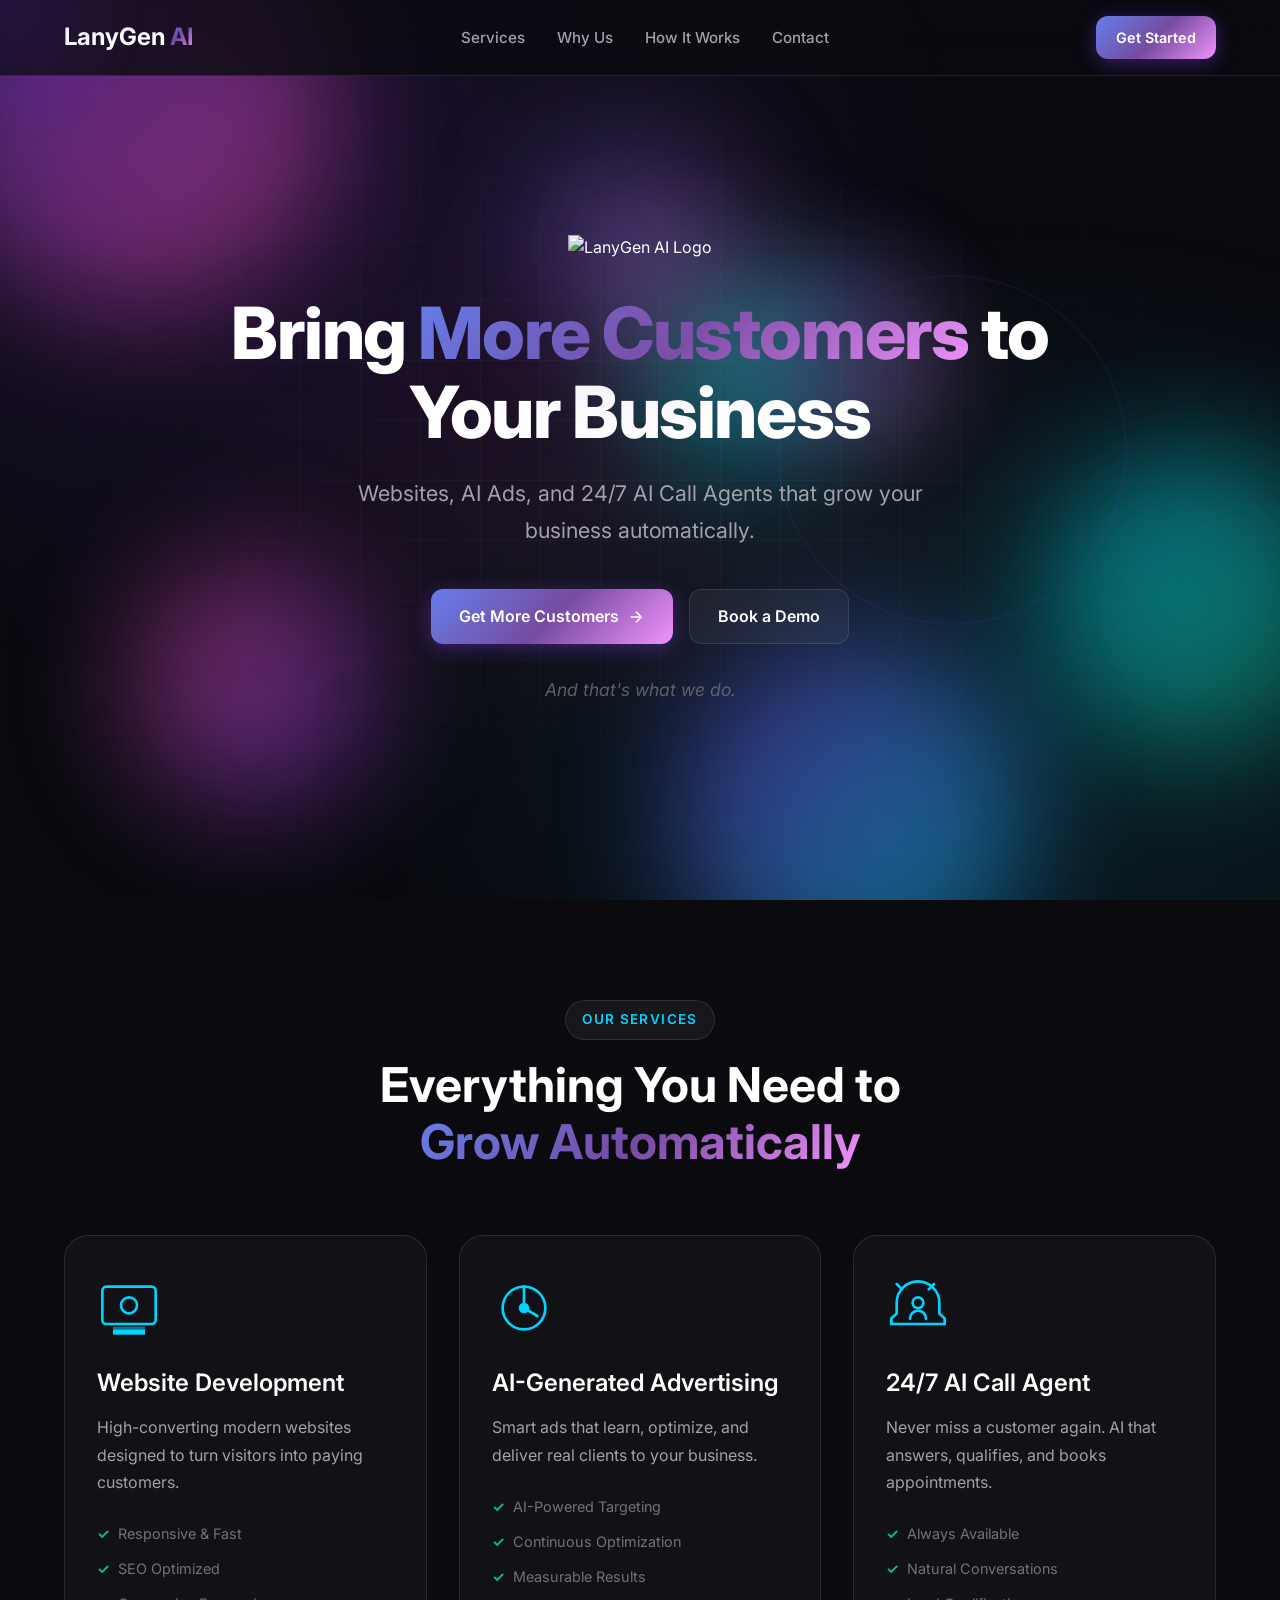
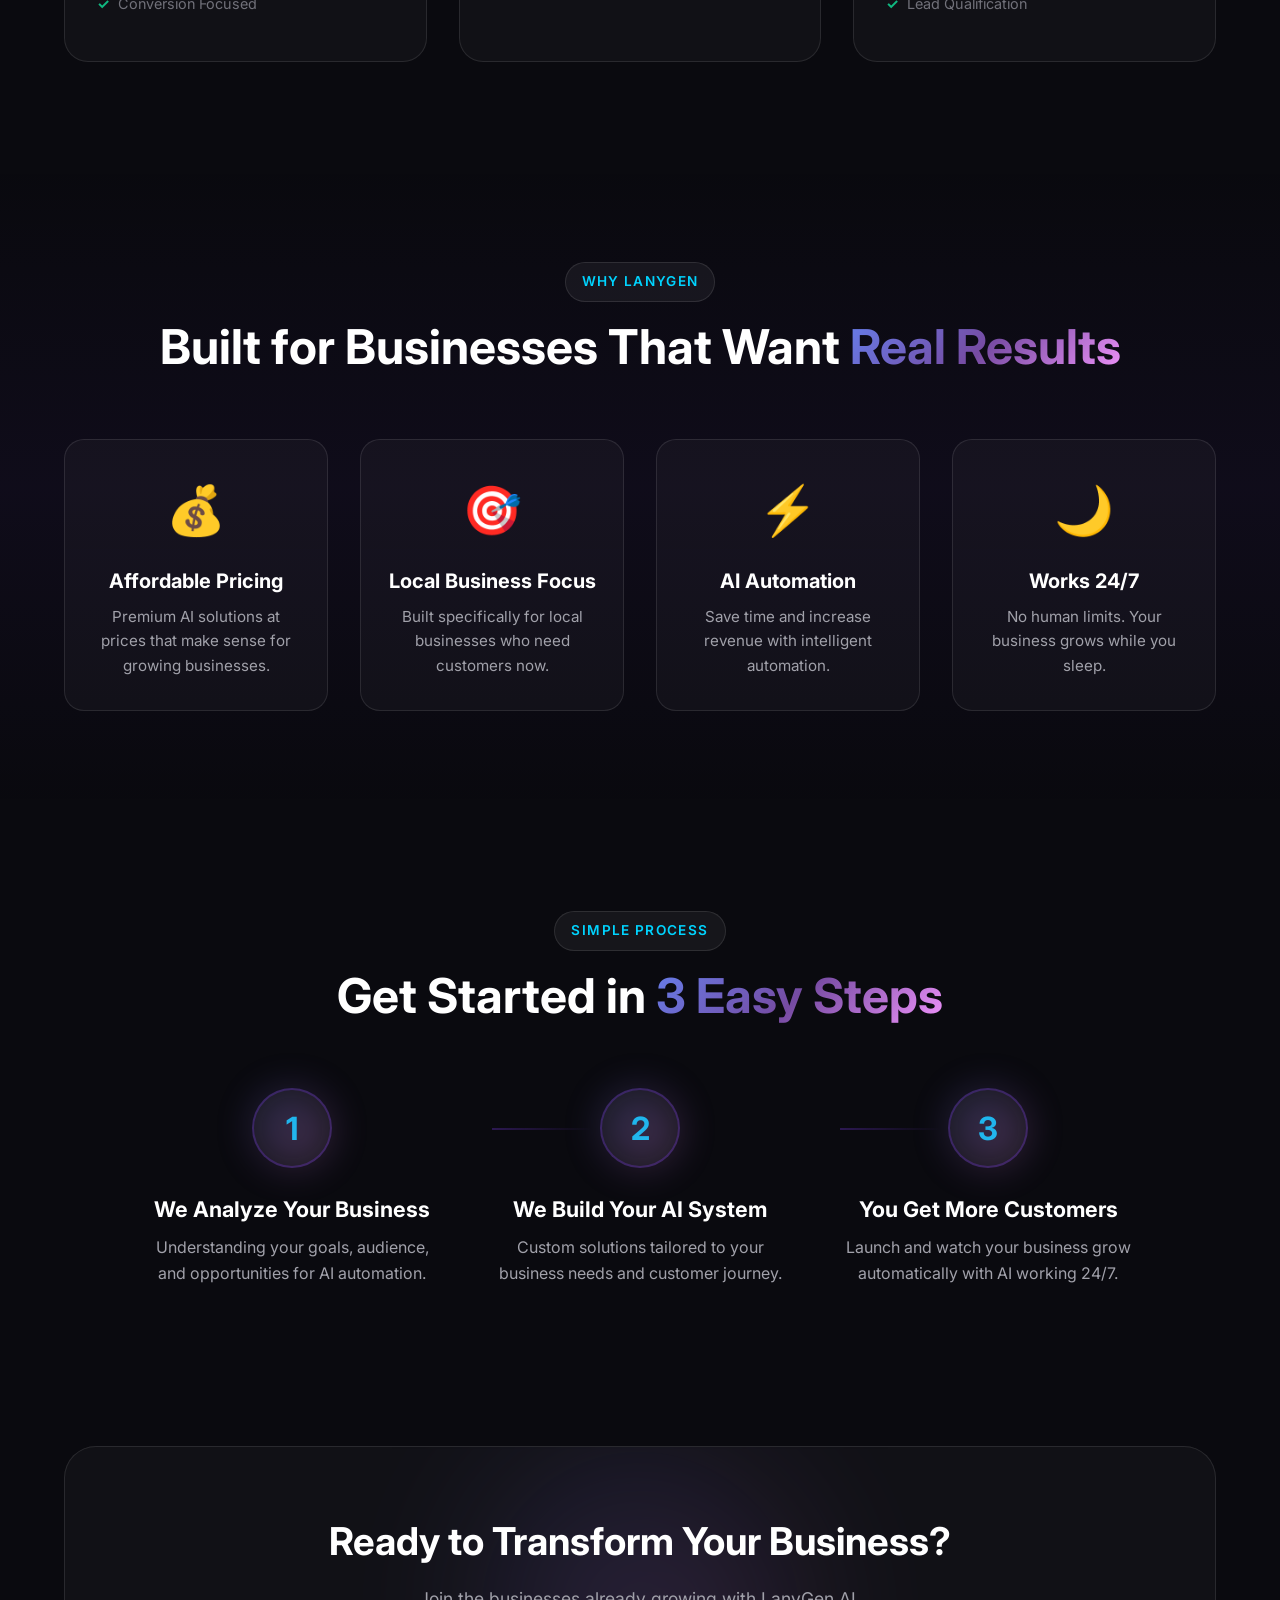
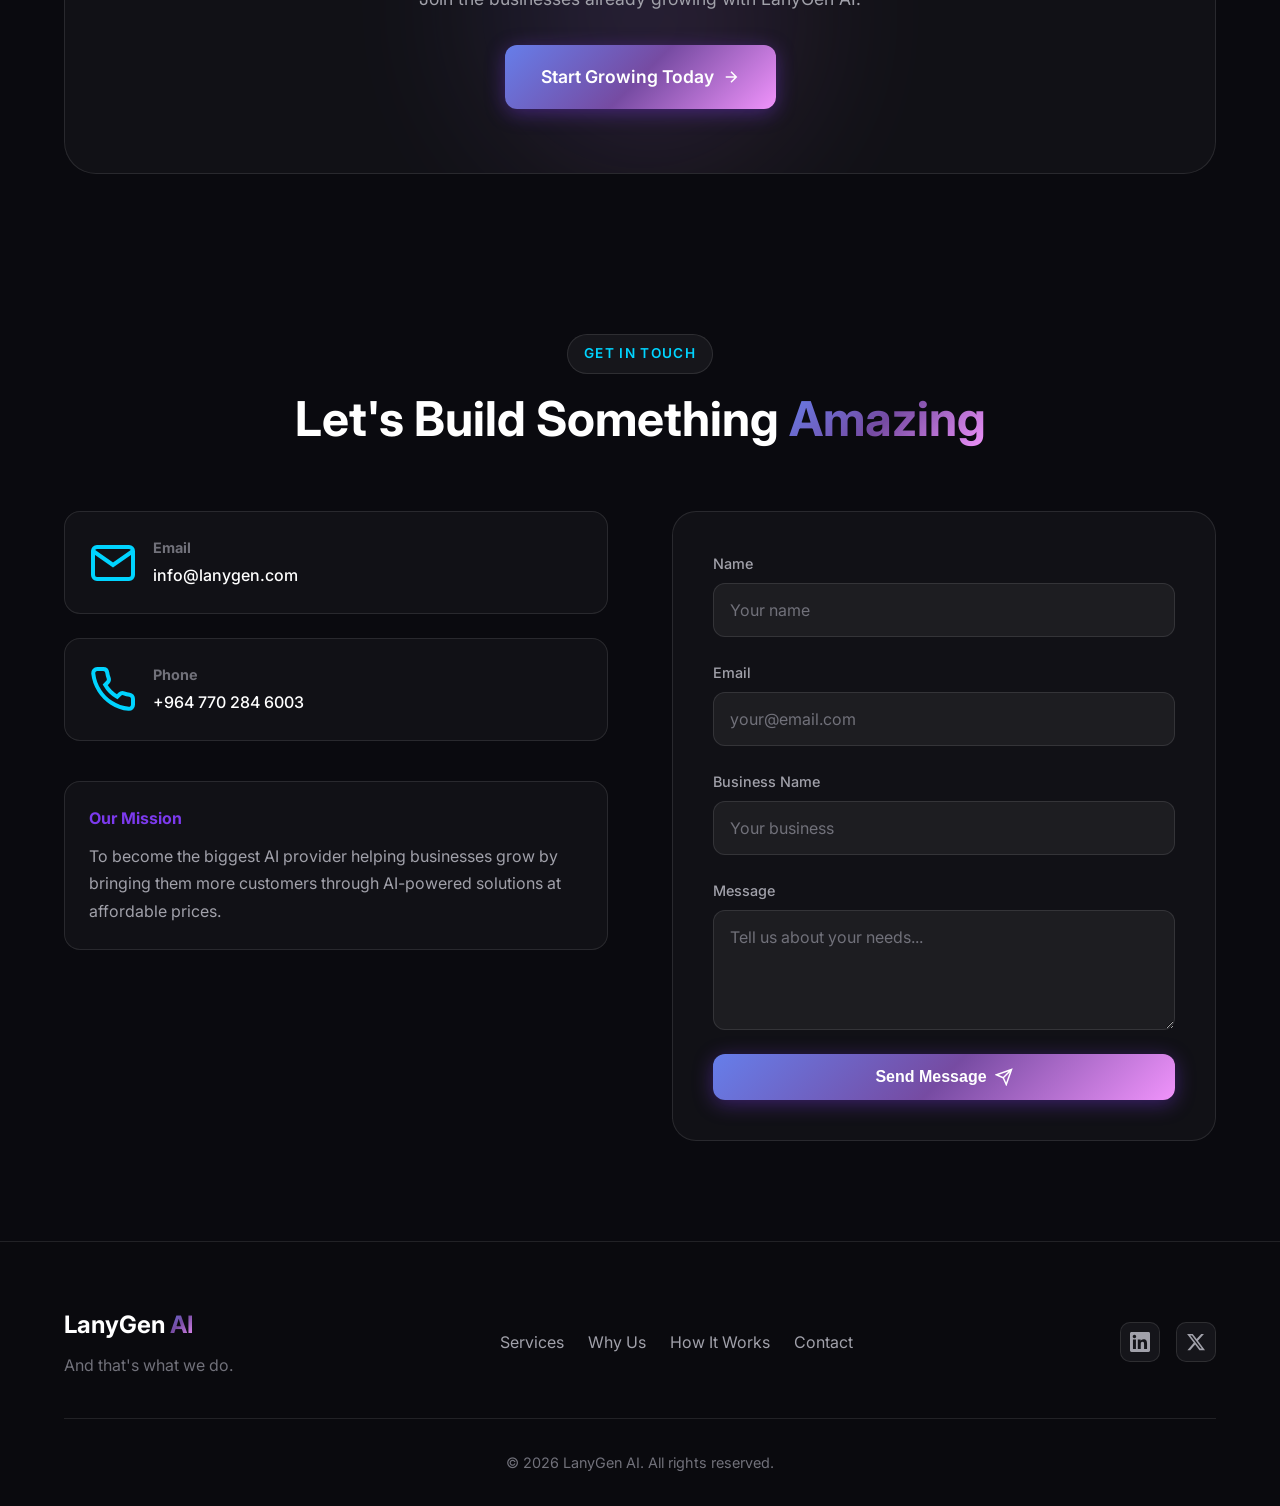
==== index.html @ 4bb8a9e5 "Initial commit" ====
<!DOCTYPE html>
<html lang="en">
<head>
    <meta charset="UTF-8">
    <meta name="viewport" content="width=device-width, initial-scale=1.0">
    <title>LanyGen AI - And that's what we do.</title>
    <link rel="preconnect" href="https://fonts.googleapis.com">
    <link rel="preconnect" href="https://fonts.gstatic.com" crossorigin>
    <link href="https://fonts.googleapis.com/css2?family=Inter:wght@300;400;500;600;700;800&display=swap" rel="stylesheet">
    <link rel="stylesheet" href="styles.css">
</head>
<body>
    <!-- Animated Background -->
    <div class="bg-gradient"></div>
    <div class="bg-grid"></div>

    <!-- Floating 3D Shapes -->
    <div class="shapes-container">
        <div class="shape shape-1"></div>
        <div class="shape shape-2"></div>
        <div class="shape shape-3"></div>
        <div class="shape shape-4"></div>
        <div class="shape shape-5"></div>
    </div>

    <!-- Navigation -->
    <nav class="navbar">
        <div class="nav-container">
            <div class="logo">
                <span class="logo-text">LanyGen<span class="gradient-text"> AI</span></span>
            </div>
            <ul class="nav-links">
                <li><a href="#services">Services</a></li>
                <li><a href="#why-us">Why Us</a></li>
                <li><a href="#how-it-works">How It Works</a></li>
                <li><a href="#contact">Contact</a></li>
            </ul>
            <a href="#contact" class="btn btn-nav">Get Started</a>
            <button class="mobile-menu-btn" aria-label="Menu">
                <span></span>
                <span></span>
                <span></span>
            </button>
        </div>
    </nav>

    <!-- Hero Section -->
    <section class="hero" id="home">
        <div class="hero-content">
            <div class="hero-logo-container">
                <div class="hero-logo-glow"></div>
                <img src="logo-trans.png" alt="LanyGen AI Logo" class="hero-logo">
            </div>
            <h1 class="hero-title">
                Bring <span class="gradient-text">More Customers</span> to Your Business
            </h1>
            <p class="hero-subtitle">
                Websites, AI Ads, and 24/7 AI Call Agents that grow your business automatically.
            </p>
            <div class="hero-buttons">
                <a href="#contact" class="btn btn-primary">
                    <span>Get More Customers</span>
                    <svg class="btn-icon" viewBox="0 0 24 24" fill="none" stroke="currentColor" stroke-width="2">
                        <path d="M5 12h14M12 5l7 7-7 7"/>
                    </svg>
                </a>
                <a href="#contact" class="btn btn-secondary">Book a Demo</a>
            </div>
            <p class="tagline">And that's what we do.</p>
        </div>
        <div class="hero-visual">
            <div class="hero-sphere"></div>
            <div class="hero-ring"></div>
        </div>
    </section>

    <!-- Services Section -->
    <section class="services" id="services">
        <div class="container">
            <div class="section-header">
                <span class="section-tag">Our Services</span>
                <h2 class="section-title">Everything You Need to<br><span class="gradient-text">Grow Automatically</span></h2>
            </div>
            <div class="services-grid">
                <div class="service-card" data-tilt>
                    <div class="card-glow"></div>
                    <div class="card-icon">
                        <svg viewBox="0 0 48 48" fill="none" xmlns="http://www.w3.org/2000/svg">
                            <rect x="4" y="8" width="40" height="28" rx="3" stroke="currentColor" stroke-width="2"/>
                            <path d="M12 44h24v-4H12v4z" fill="currentColor"/>
                            <path d="M12 40h24v-2H12v2z" fill="currentColor" opacity="0.5"/>
                            <circle cx="24" cy="22" r="6" stroke="currentColor" stroke-width="2"/>
                        </svg>
                    </div>
                    <h3>Website Development</h3>
                    <p>High-converting modern websites designed to turn visitors into paying customers.</p>
                    <ul class="service-features">
                        <li>Responsive & Fast</li>
                        <li>SEO Optimized</li>
                        <li>Conversion Focused</li>
                    </ul>
                </div>
                <div class="service-card" data-tilt>
                    <div class="card-glow"></div>
                    <div class="card-icon">
                        <svg viewBox="0 0 48 48" fill="none" xmlns="http://www.w3.org/2000/svg">
                            <circle cx="24" cy="24" r="16" stroke="currentColor" stroke-width="2"/>
                            <path d="M24 8v16l10 6" stroke="currentColor" stroke-width="2" stroke-linecap="round"/>
                            <circle cx="24" cy="24" r="4" fill="currentColor"/>
                        </svg>
                    </div>
                    <h3>AI-Generated Advertising</h3>
                    <p>Smart ads that learn, optimize, and deliver real clients to your business.</p>
                    <ul class="service-features">
                        <li>AI-Powered Targeting</li>
                        <li>Continuous Optimization</li>
                        <li>Measurable Results</li>
                    </ul>
                </div>
                <div class="service-card" data-tilt>
                    <div class="card-glow"></div>
                    <div class="card-icon">
                        <svg viewBox="0 0 48 48" fill="none" xmlns="http://www.w3.org/2000/svg">
                            <path d="M24 4c-8.8 0-16 7.2-16 16v8l-4 4v4h40v-4l-4-4v-8c0-8.8-7.2-16-16-16z" stroke="currentColor" stroke-width="2"/>
                            <circle cx="24" cy="20" r="4" stroke="currentColor" stroke-width="2"/>
                            <path d="M18 32c0-3.3 2.7-6 6-6s6 2.7 6 6" stroke="currentColor" stroke-width="2" stroke-linecap="round"/>
                            <path d="M32 10l4-4M12 10l-4-4" stroke="currentColor" stroke-width="2" stroke-linecap="round"/>
                        </svg>
                    </div>
                    <h3>24/7 AI Call Agent</h3>
                    <p>Never miss a customer again. AI that answers, qualifies, and books appointments.</p>
                    <ul class="service-features">
                        <li>Always Available</li>
                        <li>Natural Conversations</li>
                        <li>Lead Qualification</li>
                    </ul>
                </div>
            </div>
        </div>
    </section>

    <!-- Why Choose Us Section -->
    <section class="why-us" id="why-us">
        <div class="container">
            <div class="section-header">
                <span class="section-tag">Why LanyGen</span>
                <h2 class="section-title">Built for Businesses That Want <span class="gradient-text">Real Results</span></h2>
            </div>
            <div class="why-grid">
                <div class="why-card">
                    <div class="why-icon">💰</div>
                    <h3>Affordable Pricing</h3>
                    <p>Premium AI solutions at prices that make sense for growing businesses.</p>
                </div>
                <div class="why-card">
                    <div class="why-icon">🎯</div>
                    <h3>Local Business Focus</h3>
                    <p>Built specifically for local businesses who need customers now.</p>
                </div>
                <div class="why-card">
                    <div class="why-icon">⚡</div>
                    <h3>AI Automation</h3>
                    <p>Save time and increase revenue with intelligent automation.</p>
                </div>
                <div class="why-card">
                    <div class="why-icon">🌙</div>
                    <h3>Works 24/7</h3>
                    <p>No human limits. Your business grows while you sleep.</p>
                </div>
            </div>
        </div>
    </section>

    <!-- How It Works Section -->
    <section class="how-it-works" id="how-it-works">
        <div class="container">
            <div class="section-header">
                <span class="section-tag">Simple Process</span>
                <h2 class="section-title">Get Started in <span class="gradient-text">3 Easy Steps</span></h2>
            </div>
            <div class="steps-container">
                <div class="step">
                    <div class="step-number">
                        <span>1</span>
                        <div class="step-glow"></div>
                    </div>
                    <div class="step-content">
                        <h3>We Analyze Your Business</h3>
                        <p>Understanding your goals, audience, and opportunities for AI automation.</p>
                    </div>
                    <div class="step-connector"></div>
                </div>
                <div class="step">
                    <div class="step-number">
                        <span>2</span>
                        <div class="step-glow"></div>
                    </div>
                    <div class="step-content">
                        <h3>We Build Your AI System</h3>
                        <p>Custom solutions tailored to your business needs and customer journey.</p>
                    </div>
                    <div class="step-connector"></div>
                </div>
                <div class="step">
                    <div class="step-number">
                        <span>3</span>
                        <div class="step-glow"></div>
                    </div>
                    <div class="step-content">
                        <h3>You Get More Customers</h3>
                        <p>Launch and watch your business grow automatically with AI working 24/7.</p>
                    </div>
                </div>
            </div>
        </div>
    </section>

    <!-- CTA Section -->
    <section class="cta-section">
        <div class="container">
            <div class="cta-card">
                <div class="cta-glow"></div>
                <h2>Ready to Transform Your Business?</h2>
                <p>Join the businesses already growing with LanyGen AI.</p>
                <a href="#contact" class="btn btn-primary btn-large">
                    <span>Start Growing Today</span>
                    <svg class="btn-icon" viewBox="0 0 24 24" fill="none" stroke="currentColor" stroke-width="2">
                        <path d="M5 12h14M12 5l7 7-7 7"/>
                    </svg>
                </a>
            </div>
        </div>
    </section>

    <!-- Contact Section -->
    <section class="contact" id="contact">
        <div class="container">
            <div class="section-header">
                <span class="section-tag">Get In Touch</span>
                <h2 class="section-title">Let's Build Something <span class="gradient-text">Amazing</span></h2>
            </div>
            <div class="contact-grid">
                <div class="contact-info">
                    <div class="contact-card">
                        <div class="contact-icon">
                            <svg viewBox="0 0 24 24" fill="none" stroke="currentColor" stroke-width="2">
                                <path d="M4 4h16c1.1 0 2 .9 2 2v12c0 1.1-.9 2-2 2H4c-1.1 0-2-.9-2-2V6c0-1.1.9-2 2-2z"/>
                                <polyline points="22,6 12,13 2,6"/>
                            </svg>
                        </div>
                        <div>
                            <h4>Email</h4>
                            <a href="mailto:info@lanygen.com">info@lanygen.com</a>
                        </div>
                    </div>
                    <div class="contact-card">
                        <div class="contact-icon">
                            <svg viewBox="0 0 24 24" fill="none" stroke="currentColor" stroke-width="2">
                                <path d="M22 16.92v3a2 2 0 0 1-2.18 2 19.79 19.79 0 0 1-8.63-3.07 19.5 19.5 0 0 1-6-6 19.79 19.79 0 0 1-3.07-8.67A2 2 0 0 1 4.11 2h3a2 2 0 0 1 2 1.72 12.84 12.84 0 0 0 .7 2.81 2 2 0 0 1-.45 2.11L8.09 9.91a16 16 0 0 0 6 6l1.27-1.27a2 2 0 0 1 2.11-.45 12.84 12.84 0 0 0 2.81.7A2 2 0 0 1 22 16.92z"/>
                            </svg>
                        </div>
                        <div>
                            <h4>Phone</h4>
                            <a href="tel:+9647702846003">+964 770 284 6003</a>
                        </div>
                    </div>
                    <div class="contact-mission">
                        <h4>Our Mission</h4>
                        <p>To become the biggest AI provider helping businesses grow by bringing them more customers through AI-powered solutions at affordable prices.</p>
                    </div>
                </div>
                <div class="contact-form-container">
                    <form class="contact-form" id="contactForm">
                        <div class="form-group">
                            <label for="name">Name</label>
                            <input type="text" id="name" name="name" placeholder="Your name" required>
                        </div>
                        <div class="form-group">
                            <label for="email">Email</label>
                            <input type="email" id="email" name="email" placeholder="your@email.com" required>
                        </div>
                        <div class="form-group">
                            <label for="business">Business Name</label>
                            <input type="text" id="business" name="business" placeholder="Your business">
                        </div>
                        <div class="form-group">
                            <label for="message">Message</label>
                            <textarea id="message" name="message" rows="4" placeholder="Tell us about your needs..." required></textarea>
                        </div>
                        <button type="submit" class="btn btn-primary btn-full">
                            <span>Send Message</span>
                            <svg class="btn-icon" viewBox="0 0 24 24" fill="none" stroke="currentColor" stroke-width="2">
                                <path d="M22 2L11 13M22 2l-7 20-4-9-9-4 20-7z"/>
                            </svg>
                        </button>
                    </form>
                </div>
            </div>
        </div>
    </section>

    <!-- Footer -->
    <footer class="footer">
        <div class="container">
            <div class="footer-content">
                <div class="footer-brand">
                    <span class="footer-logo">LanyGen<span class="gradient-text"> AI</span></span>
                    <p>And that's what we do.</p>
                </div>
                <div class="footer-links">
                    <a href="#services">Services</a>
                    <a href="#why-us">Why Us</a>
                    <a href="#how-it-works">How It Works</a>
                    <a href="#contact">Contact</a>
                </div>
                <div class="footer-social">
                    <a href="#" aria-label="LinkedIn">
                        <svg viewBox="0 0 24 24" fill="currentColor">
                            <path d="M20.447 20.452h-3.554v-5.569c0-1.328-.027-3.037-1.852-3.037-1.853 0-2.136 1.445-2.136 2.939v5.667H9.351V9h3.414v1.561h.046c.477-.9 1.637-1.85 3.37-1.85 3.601 0 4.267 2.37 4.267 5.455v6.286zM5.337 7.433c-1.144 0-2.063-.926-2.063-2.065 0-1.138.92-2.063 2.063-2.063 1.14 0 2.064.925 2.064 2.063 0 1.139-.925 2.065-2.064 2.065zm1.782 13.019H3.555V9h3.564v11.452zM22.225 0H1.771C.792 0 0 .774 0 1.729v20.542C0 23.227.792 24 1.771 24h20.451C23.2 24 24 23.227 24 22.271V1.729C24 .774 23.2 0 22.222 0h.003z"/>
                        </svg>
                    </a>
                    <a href="#" aria-label="Twitter">
                        <svg viewBox="0 0 24 24" fill="currentColor">
                            <path d="M18.244 2.25h3.308l-7.227 8.26 8.502 11.24H16.17l-5.214-6.817L4.99 21.75H1.68l7.73-8.835L1.254 2.25H8.08l4.713 6.231zm-1.161 17.52h1.833L7.084 4.126H5.117z"/>
                        </svg>
                    </a>
                </div>
            </div>
            <div class="footer-bottom">
                <p>&copy; 2026 LanyGen AI. All rights reserved.</p>
            </div>
        </div>
    </footer>

    <script src="script.js"></script>
</body>
</html>
---- styles.css ----
/* ========================================
   LanyGen AI - Futuristic Styles
   ======================================== */

/* CSS Variables */
:root {
    --primary-gradient: linear-gradient(135deg, #667eea 0%, #764ba2 50%, #f093fb 100%);
    --neon-blue: #00d4ff;
    --neon-purple: #7c3aed;
    --neon-pink: #ec4899;
    --neon-green: #10b981;
    --bg-dark: #0a0a0f;
    --bg-card: rgba(255, 255, 255, 0.03);
    --bg-card-hover: rgba(255, 255, 255, 0.06);
    --text-primary: #ffffff;
    --text-secondary: #a1a1aa;
    --text-muted: #71717a;
    --border-color: rgba(255, 255, 255, 0.1);
    --glass-bg: rgba(255, 255, 255, 0.05);
    --glass-border: rgba(255, 255, 255, 0.1);
    --shadow-glow: 0 0 40px rgba(124, 58, 237, 0.3);
    --transition-smooth: cubic-bezier(0.4, 0, 0.2, 1);
}

/* Reset & Base */
*, *::before, *::after {
    margin: 0;
    padding: 0;
    box-sizing: border-box;
}

html {
    scroll-behavior: smooth;
    scroll-padding-top: 80px;
}

body {
    font-family: 'Inter', -apple-system, BlinkMacSystemFont, sans-serif;
    background: var(--bg-dark);
    color: var(--text-primary);
    line-height: 1.6;
    overflow-x: hidden;
    min-height: 100vh;
}

/* Animated Background */
.bg-gradient {
    position: fixed;
    top: 0;
    left: 0;
    width: 100%;
    height: 100%;
    background:
        radial-gradient(ellipse at 20% 20%, rgba(124, 58, 237, 0.15) 0%, transparent 50%),
        radial-gradient(ellipse at 80% 80%, rgba(0, 212, 255, 0.1) 0%, transparent 50%),
        radial-gradient(ellipse at 50% 50%, rgba(236, 72, 153, 0.08) 0%, transparent 50%);
    z-index: -2;
    animation: gradientShift 20s ease infinite;
}

@keyframes gradientShift {
    0%, 100% { opacity: 1; transform: scale(1); }
    50% { opacity: 0.8; transform: scale(1.1); }
}

.bg-grid {
    position: fixed;
    top: 0;
    left: 0;
    width: 100%;
    height: 100%;
    background-image:
        linear-gradient(rgba(255, 255, 255, 0.03) 1px, transparent 1px),
        linear-gradient(90deg, rgba(255, 255, 255, 0.03) 1px, transparent 1px);
    background-size: 60px 60px;
    z-index: -1;
    mask-image: radial-gradient(ellipse at center, black 20%, transparent 70%);
}

/* Floating 3D Shapes */
.shapes-container {
    position: fixed;
    top: 0;
    left: 0;
    width: 100%;
    height: 100%;
    pointer-events: none;
    z-index: -1;
    overflow: hidden;
}

.shape {
    position: absolute;
    border-radius: 50%;
    filter: blur(60px);
    opacity: 0.5;
    animation: float 20s ease-in-out infinite;
}

.shape-1 {
    width: 400px;
    height: 400px;
    background: linear-gradient(135deg, var(--neon-purple), var(--neon-pink));
    top: -10%;
    left: -5%;
    animation-delay: 0s;
}

.shape-2 {
    width: 300px;
    height: 300px;
    background: linear-gradient(135deg, var(--neon-blue), var(--neon-green));
    top: 50%;
    right: -5%;
    animation-delay: -5s;
}

.shape-3 {
    width: 250px;
    height: 250px;
    background: linear-gradient(135deg, var(--neon-pink), var(--neon-purple));
    bottom: 10%;
    left: 10%;
    animation-delay: -10s;
}

.shape-4 {
    width: 200px;
    height: 200px;
    background: linear-gradient(135deg, var(--neon-green), var(--neon-blue));
    top: 30%;
    left: 50%;
    animation-delay: -15s;
}

.shape-5 {
    width: 350px;
    height: 350px;
    background: linear-gradient(135deg, var(--neon-purple), var(--neon-blue));
    bottom: -10%;
    right: 20%;
    animation-delay: -7s;
}

@keyframes float {
    0%, 100% {
        transform: translate(0, 0) rotate(0deg) scale(1);
    }
    25% {
        transform: translate(30px, -30px) rotate(90deg) scale(1.1);
    }
    50% {
        transform: translate(-20px, 20px) rotate(180deg) scale(0.9);
    }
    75% {
        transform: translate(20px, 30px) rotate(270deg) scale(1.05);
    }
}

/* Container */
.container {
    max-width: 1200px;
    margin: 0 auto;
    padding: 0 24px;
}

/* Navigation */
.navbar {
    position: fixed;
    top: 0;
    left: 0;
    right: 0;
    z-index: 1000;
    padding: 16px 0;
    background: rgba(10, 10, 15, 0.8);
    backdrop-filter: blur(20px);
    border-bottom: 1px solid var(--border-color);
    transition: all 0.3s var(--transition-smooth);
}

.navbar.scrolled {
    padding: 12px 0;
    background: rgba(10, 10, 15, 0.95);
}

.nav-container {
    max-width: 1200px;
    margin: 0 auto;
    padding: 0 24px;
    display: flex;
    align-items: center;
    justify-content: space-between;
}

.logo-text {
    font-size: 1.5rem;
    font-weight: 700;
    color: var(--text-primary);
}

.gradient-text {
    background: var(--primary-gradient);
    -webkit-background-clip: text;
    -webkit-text-fill-color: transparent;
    background-clip: text;
}

.nav-links {
    display: flex;
    list-style: none;
    gap: 32px;
}

.nav-links a {
    color: var(--text-secondary);
    text-decoration: none;
    font-weight: 500;
    font-size: 0.95rem;
    transition: color 0.3s ease;
    position: relative;
}

.nav-links a::after {
    content: '';
    position: absolute;
    bottom: -4px;
    left: 0;
    width: 0;
    height: 2px;
    background: var(--primary-gradient);
    transition: width 0.3s ease;
}

.nav-links a:hover {
    color: var(--text-primary);
}

.nav-links a:hover::after {
    width: 100%;
}

.mobile-menu-btn {
    display: none;
    flex-direction: column;
    gap: 5px;
    background: none;
    border: none;
    cursor: pointer;
    padding: 8px;
}

.mobile-menu-btn span {
    width: 24px;
    height: 2px;
    background: var(--text-primary);
    transition: all 0.3s ease;
}

/* Buttons */
.btn {
    display: inline-flex;
    align-items: center;
    gap: 8px;
    padding: 14px 28px;
    border-radius: 12px;
    font-weight: 600;
    font-size: 1rem;
    text-decoration: none;
    cursor: pointer;
    border: none;
    transition: all 0.3s var(--transition-smooth);
    position: relative;
    overflow: hidden;
}

.btn-icon {
    width: 18px;
    height: 18px;
    transition: transform 0.3s ease;
}

.btn:hover .btn-icon {
    transform: translateX(4px);
}

.btn-primary {
    background: var(--primary-gradient);
    color: var(--text-primary);
    box-shadow: 0 4px 20px rgba(124, 58, 237, 0.4);
}

.btn-primary::before {
    content: '';
    position: absolute;
    top: 0;
    left: -100%;
    width: 100%;
    height: 100%;
    background: linear-gradient(90deg, transparent, rgba(255,255,255,0.2), transparent);
    transition: left 0.5s ease;
}

.btn-primary:hover::before {
    left: 100%;
}

.btn-primary:hover {
    transform: translateY(-2px);
    box-shadow: 0 8px 30px rgba(124, 58, 237, 0.5);
}

.btn-secondary {
    background: var(--glass-bg);
    color: var(--text-primary);
    border: 1px solid var(--glass-border);
    backdrop-filter: blur(10px);
}

.btn-secondary:hover {
    background: var(--bg-card-hover);
    border-color: rgba(255, 255, 255, 0.2);
}

.btn-nav {
    padding: 10px 20px;
    font-size: 0.9rem;
    background: var(--primary-gradient);
    color: var(--text-primary);
    box-shadow: 0 4px 20px rgba(124, 58, 237, 0.4);
}

.btn-nav:hover {
    transform: translateY(-2px);
    box-shadow: 0 8px 30px rgba(124, 58, 237, 0.5);
}

.btn-large {
    padding: 18px 36px;
    font-size: 1.1rem;
}

.btn-full {
    width: 100%;
    justify-content: center;
}

/* Hero Section */
.hero {
    min-height: 100vh;
    display: flex;
    align-items: center;
    justify-content: center;
    padding: 120px 24px 80px;
    position: relative;
    overflow: hidden;
}

.hero-content {
    text-align: center;
    max-width: 900px;
    z-index: 1;
}

.hero-logo-container {
    position: relative;
    display: inline-block;
    margin-bottom: 32px;
}

.hero-logo-glow {
    position: absolute;
    top: 50%;
    left: 50%;
    transform: translate(-50%, -50%);
    width: 200px;
    height: 200px;
    background: var(--primary-gradient);
    border-radius: 50%;
    filter: blur(60px);
    opacity: 0.5;
    animation: pulse 3s ease-in-out infinite;
}

@keyframes pulse {
    0%, 100% { transform: translate(-50%, -50%) scale(1); opacity: 0.5; }
    50% { transform: translate(-50%, -50%) scale(1.2); opacity: 0.7; }
}

.hero-logo {
    position: relative;
    width: 800px;
    height: 800px;
    object-fit: contain;
    animation: logoFloat 6s ease-in-out infinite;
    filter: drop-shadow(0 0 50px rgba(124, 58, 237, 0.7));
}

@keyframes logoFloat {
    0%, 100% { transform: translateY(0); }
    50% { transform: translateY(-20px); }
}

.hero-title {
    font-size: clamp(2.5rem, 6vw, 4.5rem);
    font-weight: 800;
    line-height: 1.1;
    margin-bottom: 24px;
    letter-spacing: -0.02em;
}

.hero-subtitle {
    font-size: clamp(1.1rem, 2vw, 1.35rem);
    color: var(--text-secondary);
    max-width: 600px;
    margin: 0 auto 40px;
    line-height: 1.7;
}

.hero-buttons {
    display: flex;
    gap: 16px;
    justify-content: center;
    flex-wrap: wrap;
    margin-bottom: 32px;
}

.tagline {
    font-size: 1.1rem;
    color: var(--text-muted);
    font-style: italic;
    opacity: 0.8;
}

.hero-visual {
    position: absolute;
    top: 50%;
    right: 10%;
    transform: translateY(-50%);
    width: 400px;
    height: 400px;
    pointer-events: none;
    opacity: 0.3;
}

.hero-sphere {
    position: absolute;
    width: 200px;
    height: 200px;
    border-radius: 50%;
    background: var(--primary-gradient);
    filter: blur(40px);
    animation: sphereFloat 8s ease-in-out infinite;
}

.hero-ring {
    position: absolute;
    top: 50%;
    left: 50%;
    transform: translate(-50%, -50%);
    width: 350px;
    height: 350px;
    border: 2px solid rgba(124, 58, 237, 0.3);
    border-radius: 50%;
    animation: ringRotate 20s linear infinite;
}

@keyframes sphereFloat {
    0%, 100% { transform: translateY(0) scale(1); }
    50% { transform: translateY(-30px) scale(1.1); }
}

@keyframes ringRotate {
    from { transform: translate(-50%, -50%) rotate(0deg); }
    to { transform: translate(-50%, -50%) rotate(360deg); }
}

/* Section Styles */
section {
    padding: 100px 0;
}

.section-header {
    text-align: center;
    margin-bottom: 64px;
}

.section-tag {
    display: inline-block;
    padding: 8px 16px;
    background: var(--glass-bg);
    border: 1px solid var(--glass-border);
    border-radius: 20px;
    font-size: 0.85rem;
    font-weight: 600;
    color: var(--neon-blue);
    text-transform: uppercase;
    letter-spacing: 0.1em;
    margin-bottom: 16px;
}

.section-title {
    font-size: clamp(2rem, 4vw, 3rem);
    font-weight: 700;
    line-height: 1.2;
}

/* Services Section */
.services {
    position: relative;
}

.services-grid {
    display: grid;
    grid-template-columns: repeat(auto-fit, minmax(320px, 1fr));
    gap: 32px;
}

.service-card {
    position: relative;
    background: var(--bg-card);
    border: 1px solid var(--border-color);
    border-radius: 24px;
    padding: 40px 32px;
    transition: all 0.4s var(--transition-smooth);
    overflow: hidden;
}

.card-glow {
    position: absolute;
    top: 0;
    left: 0;
    right: 0;
    height: 2px;
    background: var(--primary-gradient);
    opacity: 0;
    transition: opacity 0.4s ease;
}

.service-card:hover {
    background: var(--bg-card-hover);
    border-color: rgba(124, 58, 237, 0.3);
    transform: translateY(-8px);
    box-shadow: var(--shadow-glow);
}

.service-card:hover .card-glow {
    opacity: 1;
}

.card-icon {
    width: 64px;
    height: 64px;
    margin-bottom: 24px;
    color: var(--neon-blue);
}

.card-icon svg {
    width: 100%;
    height: 100%;
}

.service-card h3 {
    font-size: 1.5rem;
    font-weight: 600;
    margin-bottom: 12px;
}

.service-card p {
    color: var(--text-secondary);
    margin-bottom: 20px;
    line-height: 1.7;
}

.service-features {
    list-style: none;
}

.service-features li {
    display: flex;
    align-items: center;
    gap: 8px;
    color: var(--text-muted);
    font-size: 0.9rem;
    padding: 6px 0;
}

.service-features li::before {
    content: '✓';
    color: var(--neon-green);
    font-weight: bold;
}

/* Why Us Section */
.why-us {
    background: linear-gradient(180deg, transparent, rgba(124, 58, 237, 0.05), transparent);
}

.why-grid {
    display: grid;
    grid-template-columns: repeat(auto-fit, minmax(250px, 1fr));
    gap: 32px;
}

.why-card {
    text-align: center;
    padding: 32px 24px;
    background: var(--bg-card);
    border: 1px solid var(--border-color);
    border-radius: 20px;
    transition: all 0.3s var(--transition-smooth);
}

.why-card:hover {
    background: var(--bg-card-hover);
    border-color: rgba(124, 58, 237, 0.3);
    transform: translateY(-4px);
}

.why-icon {
    font-size: 3rem;
    margin-bottom: 16px;
}

.why-card h3 {
    font-size: 1.25rem;
    margin-bottom: 8px;
}

.why-card p {
    color: var(--text-secondary);
    font-size: 0.95rem;
    line-height: 1.6;
}

/* How It Works Section */
.how-it-works {
    position: relative;
}

.steps-container {
    display: flex;
    justify-content: center;
    gap: 48px;
    flex-wrap: wrap;
}

.step {
    display: flex;
    flex-direction: column;
    align-items: center;
    text-align: center;
    max-width: 300px;
    position: relative;
}

.step-number {
    position: relative;
    width: 80px;
    height: 80px;
    display: flex;
    align-items: center;
    justify-content: center;
    background: var(--glass-bg);
    border: 2px solid rgba(124, 58, 237, 0.3);
    border-radius: 50%;
    margin-bottom: 24px;
    font-size: 2rem;
    font-weight: 700;
    color: var(--neon-blue);
}

.step-glow {
    position: absolute;
    width: 100%;
    height: 100%;
    border-radius: 50%;
    background: var(--primary-gradient);
    filter: blur(20px);
    opacity: 0.3;
    animation: stepPulse 2s ease-in-out infinite;
}

@keyframes stepPulse {
    0%, 100% { opacity: 0.3; transform: scale(1); }
    50% { opacity: 0.5; transform: scale(1.1); }
}

.step-content h3 {
    font-size: 1.35rem;
    margin-bottom: 8px;
}

.step-content p {
    color: var(--text-secondary);
    line-height: 1.6;
}

.step-connector {
    position: absolute;
    top: 40px;
    right: -50%;
    width: 100px;
    height: 2px;
    background: linear-gradient(90deg, rgba(124, 58, 237, 0.3), transparent);
}

.step:last-child .step-connector {
    display: none;
}

/* CTA Section */
.cta-section {
    padding: 60px 0;
}

.cta-card {
    position: relative;
    background: var(--bg-card);
    border: 1px solid var(--border-color);
    border-radius: 32px;
    padding: 64px 32px;
    text-align: center;
    overflow: hidden;
}

.cta-glow {
    position: absolute;
    top: 50%;
    left: 50%;
    transform: translate(-50%, -50%);
    width: 300px;
    height: 300px;
    background: var(--primary-gradient);
    border-radius: 50%;
    filter: blur(80px);
    opacity: 0.2;
    animation: ctaPulse 4s ease-in-out infinite;
}

@keyframes ctaPulse {
    0%, 100% { opacity: 0.2; transform: translate(-50%, -50%) scale(1); }
    50% { opacity: 0.3; transform: translate(-50%, -50%) scale(1.2); }
}

.cta-card h2 {
    font-size: clamp(1.75rem, 3vw, 2.5rem);
    margin-bottom: 12px;
    position: relative;
}

.cta-card p {
    color: var(--text-secondary);
    font-size: 1.1rem;
    margin-bottom: 32px;
    position: relative;
}

.cta-card .btn {
    position: relative;
}

/* Contact Section */
.contact {
    position: relative;
}

.contact-grid {
    display: grid;
    grid-template-columns: 1fr 1fr;
    gap: 64px;
    align-items: start;
}

.contact-info {
    display: flex;
    flex-direction: column;
    gap: 24px;
}

.contact-card {
    display: flex;
    align-items: center;
    gap: 16px;
    padding: 24px;
    background: var(--bg-card);
    border: 1px solid var(--border-color);
    border-radius: 16px;
    transition: all 0.3s ease;
}

.contact-card:hover {
    background: var(--bg-card-hover);
    border-color: rgba(124, 58, 237, 0.3);
}

.contact-icon {
    width: 48px;
    height: 48px;
    color: var(--neon-blue);
    flex-shrink: 0;
}

.contact-icon svg {
    width: 100%;
    height: 100%;
}

.contact-card h4 {
    font-size: 0.9rem;
    color: var(--text-muted);
    margin-bottom: 4px;
}

.contact-card a {
    color: var(--text-primary);
    text-decoration: none;
    font-weight: 500;
    transition: color 0.3s ease;
}

.contact-card a:hover {
    color: var(--neon-blue);
}

.contact-mission {
    padding: 24px;
    background: var(--bg-card);
    border: 1px solid var(--border-color);
    border-radius: 16px;
    margin-top: 16px;
}

.contact-mission h4 {
    font-size: 1rem;
    color: var(--neon-purple);
    margin-bottom: 12px;
}

.contact-mission p {
    color: var(--text-secondary);
    line-height: 1.7;
}

/* Contact Form */
.contact-form-container {
    background: var(--bg-card);
    border: 1px solid var(--border-color);
    border-radius: 24px;
    padding: 40px;
}

.contact-form {
    display: flex;
    flex-direction: column;
    gap: 24px;
}

.form-group {
    display: flex;
    flex-direction: column;
    gap: 8px;
}

.form-group label {
    font-size: 0.9rem;
    font-weight: 500;
    color: var(--text-secondary);
}

.form-group input,
.form-group textarea {
    padding: 16px;
    background: var(--glass-bg);
    border: 1px solid var(--border-color);
    border-radius: 12px;
    color: var(--text-primary);
    font-family: inherit;
    font-size: 1rem;
    transition: all 0.3s ease;
}

.form-group input::placeholder,
.form-group textarea::placeholder {
    color: var(--text-muted);
}

.form-group input:focus,
.form-group textarea:focus {
    outline: none;
    border-color: rgba(124, 58, 237, 0.5);
    background: var(--bg-card-hover);
}

.form-group textarea {
    resize: vertical;
    min-height: 120px;
}

/* Footer */
.footer {
    border-top: 1px solid var(--border-color);
    padding: 64px 0 32px;
    background: rgba(10, 10, 15, 0.5);
}

.footer-content {
    display: flex;
    justify-content: space-between;
    align-items: center;
    flex-wrap: wrap;
    gap: 32px;
    margin-bottom: 40px;
}

.footer-logo {
    font-size: 1.5rem;
    font-weight: 700;
}

.footer-brand p {
    color: var(--text-muted);
    margin-top: 8px;
}

.footer-links {
    display: flex;
    gap: 24px;
}

.footer-links a {
    color: var(--text-secondary);
    text-decoration: none;
    transition: color 0.3s ease;
}

.footer-links a:hover {
    color: var(--text-primary);
}

.footer-social {
    display: flex;
    gap: 16px;
}

.footer-social a {
    width: 40px;
    height: 40px;
    display: flex;
    align-items: center;
    justify-content: center;
    background: var(--glass-bg);
    border: 1px solid var(--border-color);
    border-radius: 10px;
    color: var(--text-secondary);
    transition: all 0.3s ease;
}

.footer-social a:hover {
    background: var(--bg-card-hover);
    border-color: rgba(124, 58, 237, 0.3);
    color: var(--text-primary);
    transform: translateY(-2px);
}

.footer-social svg {
    width: 20px;
    height: 20px;
}

.footer-bottom {
    text-align: center;
    padding-top: 32px;
    border-top: 1px solid var(--border-color);
}

.footer-bottom p {
    color: var(--text-muted);
    font-size: 0.9rem;
}

/* Responsive Design */
@media (max-width: 968px) {
    .contact-grid {
        grid-template-columns: 1fr;
        gap: 40px;
    }

    .step-connector {
        display: none;
    }

    .hero-visual {
        display: none;
    }
}

@media (max-width: 768px) {
    .nav-links {
        display: none;
        position: absolute;
        top: 100%;
        left: 0;
        right: 0;
        background: rgba(10, 10, 15, 0.98);
        flex-direction: column;
        padding: 24px;
        gap: 16px;
        border-bottom: 1px solid var(--border-color);
    }

    .nav-links.active {
        display: flex;
    }

    .mobile-menu-btn {
        display: flex;
    }

    .mobile-menu-btn.active span:nth-child(1) {
        transform: rotate(45deg) translate(5px, 5px);
    }

    .mobile-menu-btn.active span:nth-child(2) {
        opacity: 0;
    }

    .mobile-menu-btn.active span:nth-child(3) {
        transform: rotate(-45deg) translate(7px, -6px);
    }

    .btn-nav {
        display: none;
    }

    .hero-buttons {
        flex-direction: column;
        align-items: center;
    }

    .hero-buttons .btn {
        width: 100%;
        max-width: 280px;
        justify-content: center;
    }

    .services-grid {
        grid-template-columns: 1fr;
    }

    .why-grid {
        grid-template-columns: 1fr;
    }

    .steps-container {
        flex-direction: column;
        align-items: center;
        gap: 32px;
    }

    .step {
        max-width: 100%;
    }

    .footer-content {
        flex-direction: column;
        text-align: center;
    }

    .footer-links {
        flex-wrap: wrap;
        justify-content: center;
    }
}

/* Animations on Scroll */
.fade-in {
    opacity: 0;
    transform: translateY(30px);
    transition: all 0.6s var(--transition-smooth);
}

.fade-in.visible {
    opacity: 1;
    transform: translateY(0);
}

/* Tilt Effect for Cards */
.tilt-effect {
    transform-style: preserve-3d;
    transform: perspective(1000px);
}

.tilt-effect .card-content {
    transform: translateZ(20px);
}
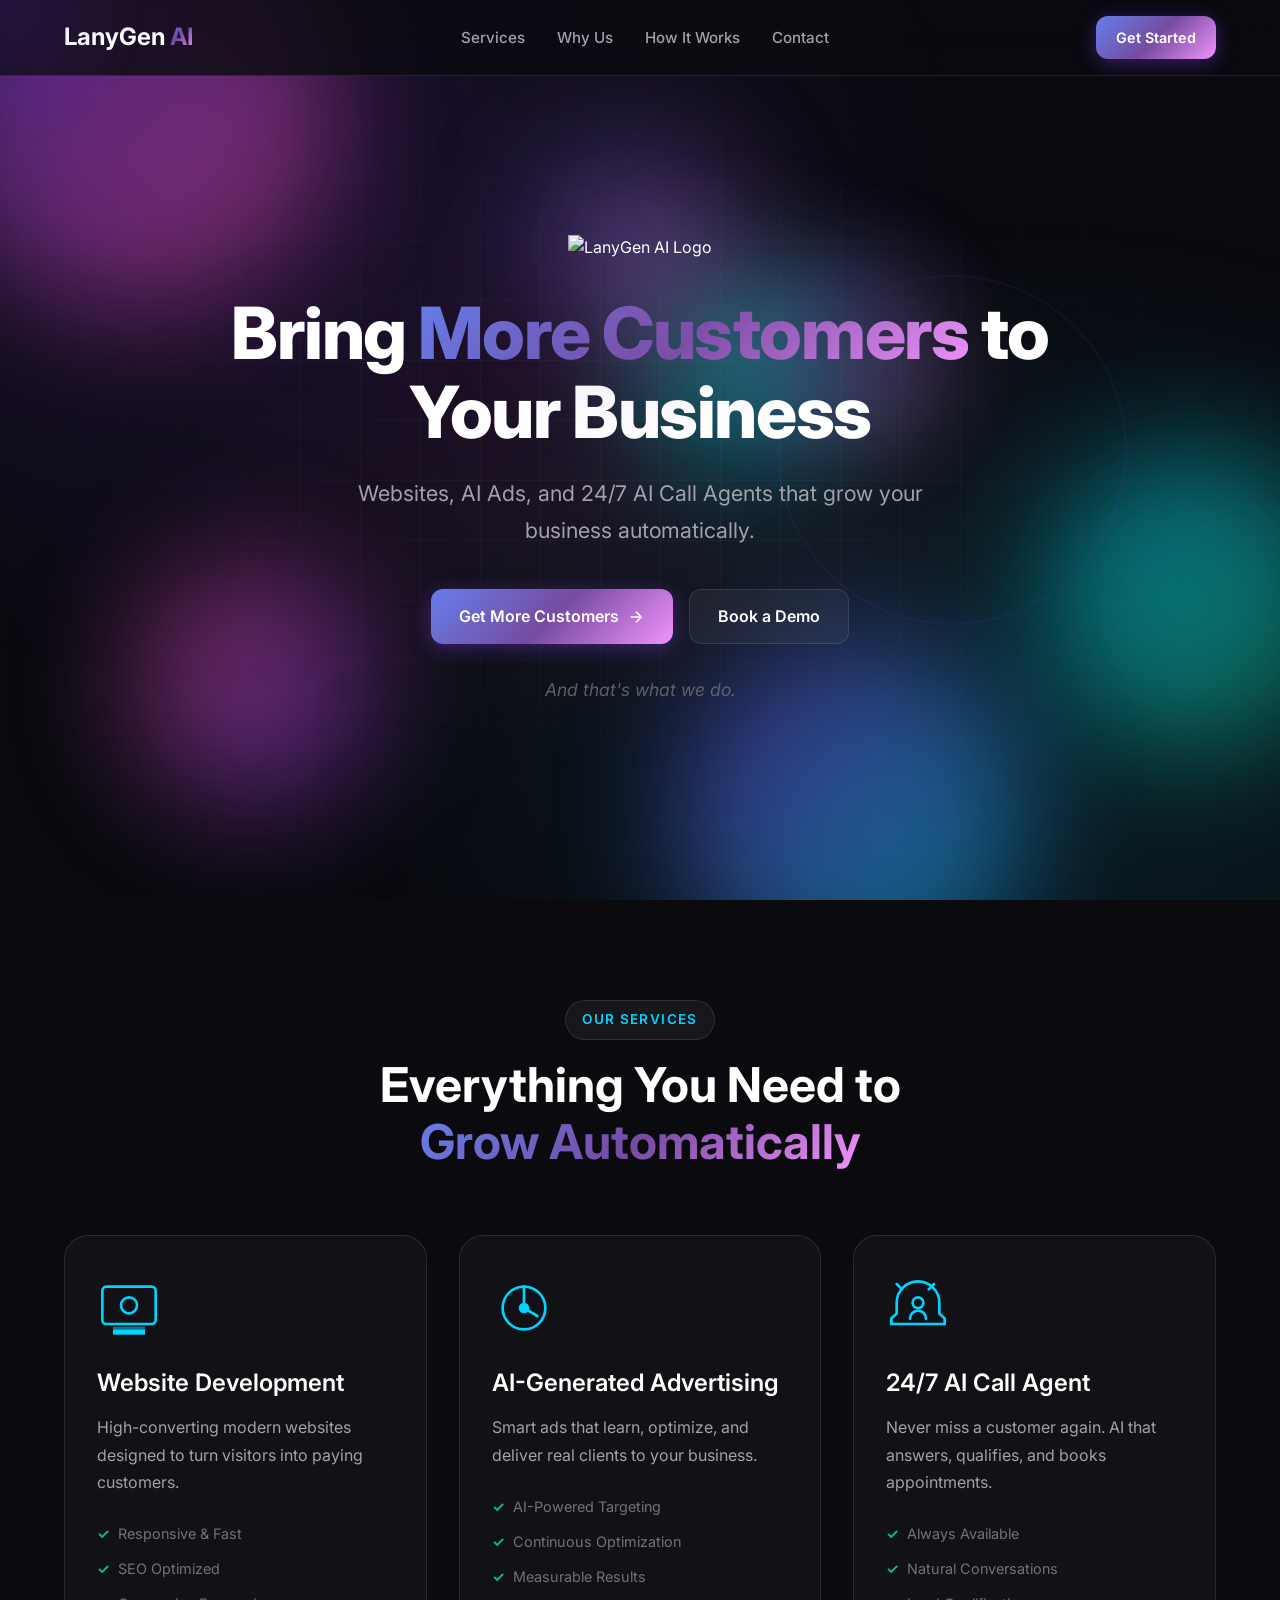
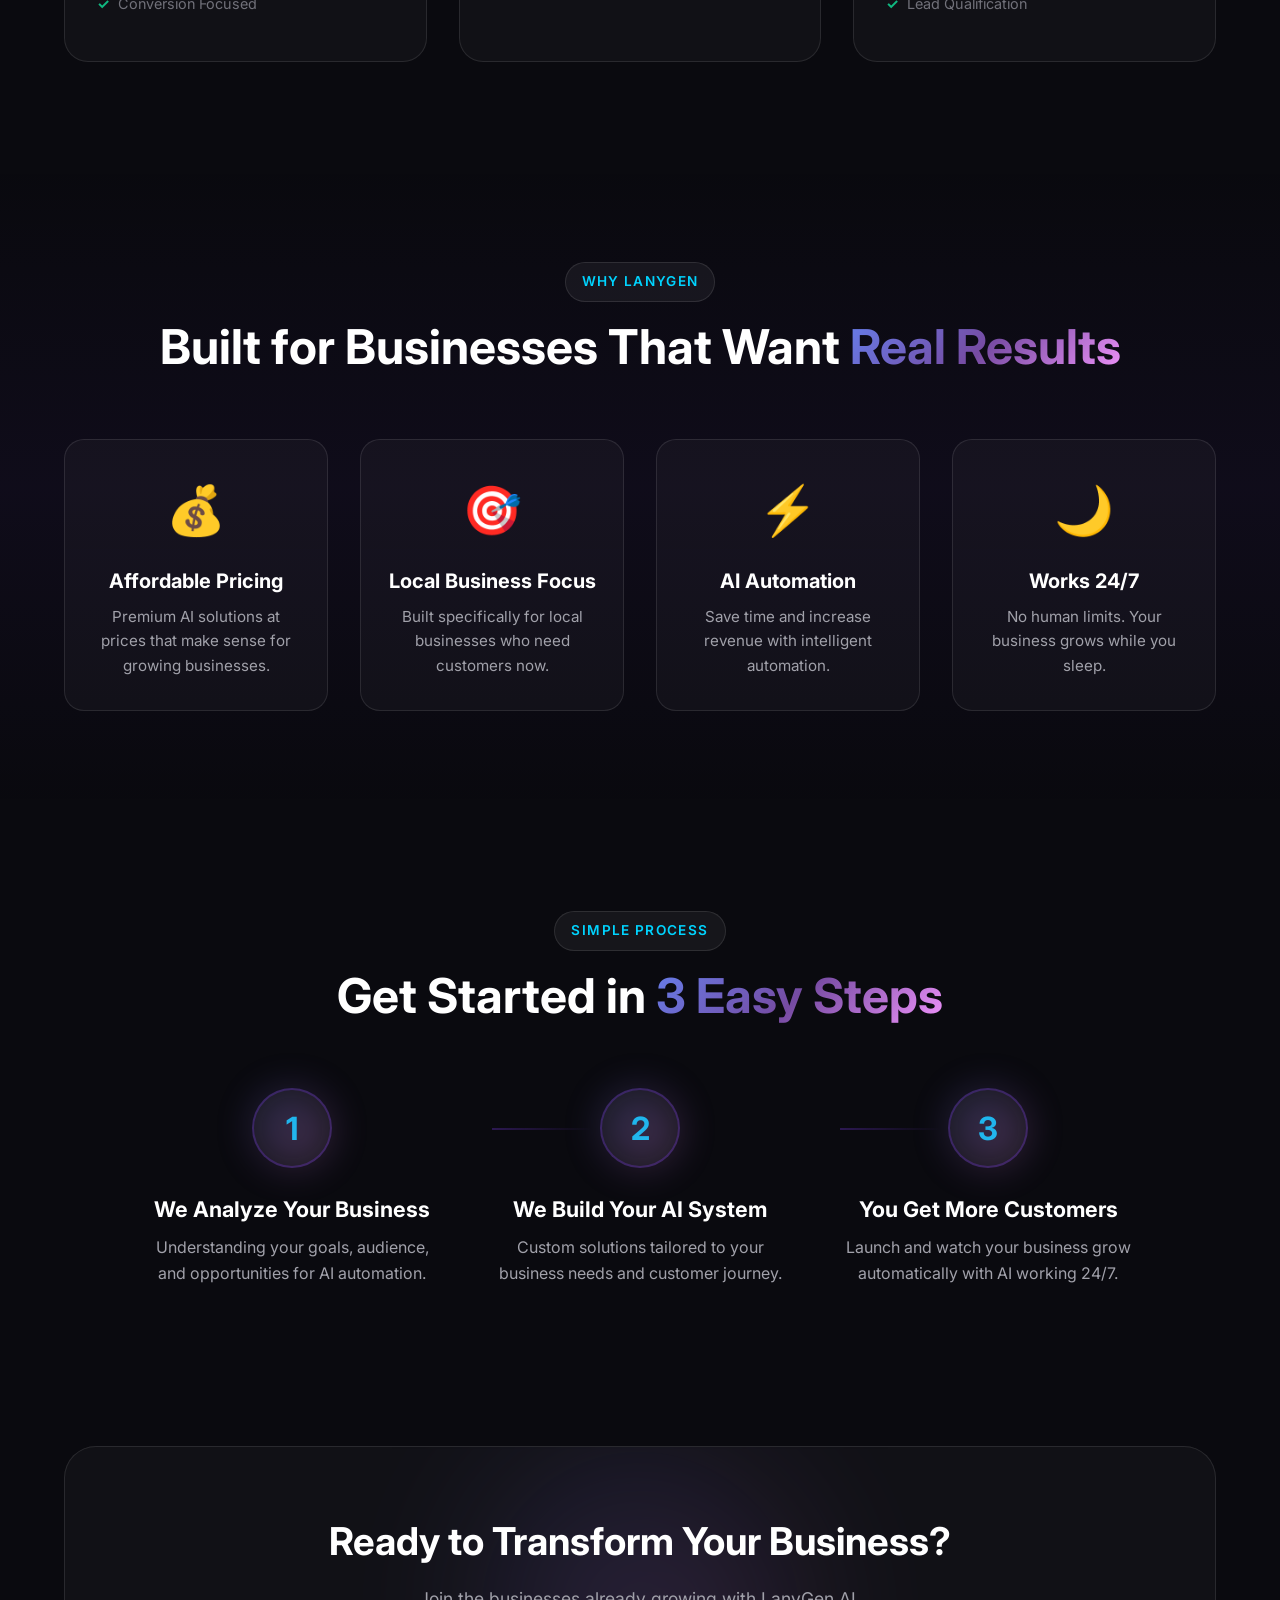
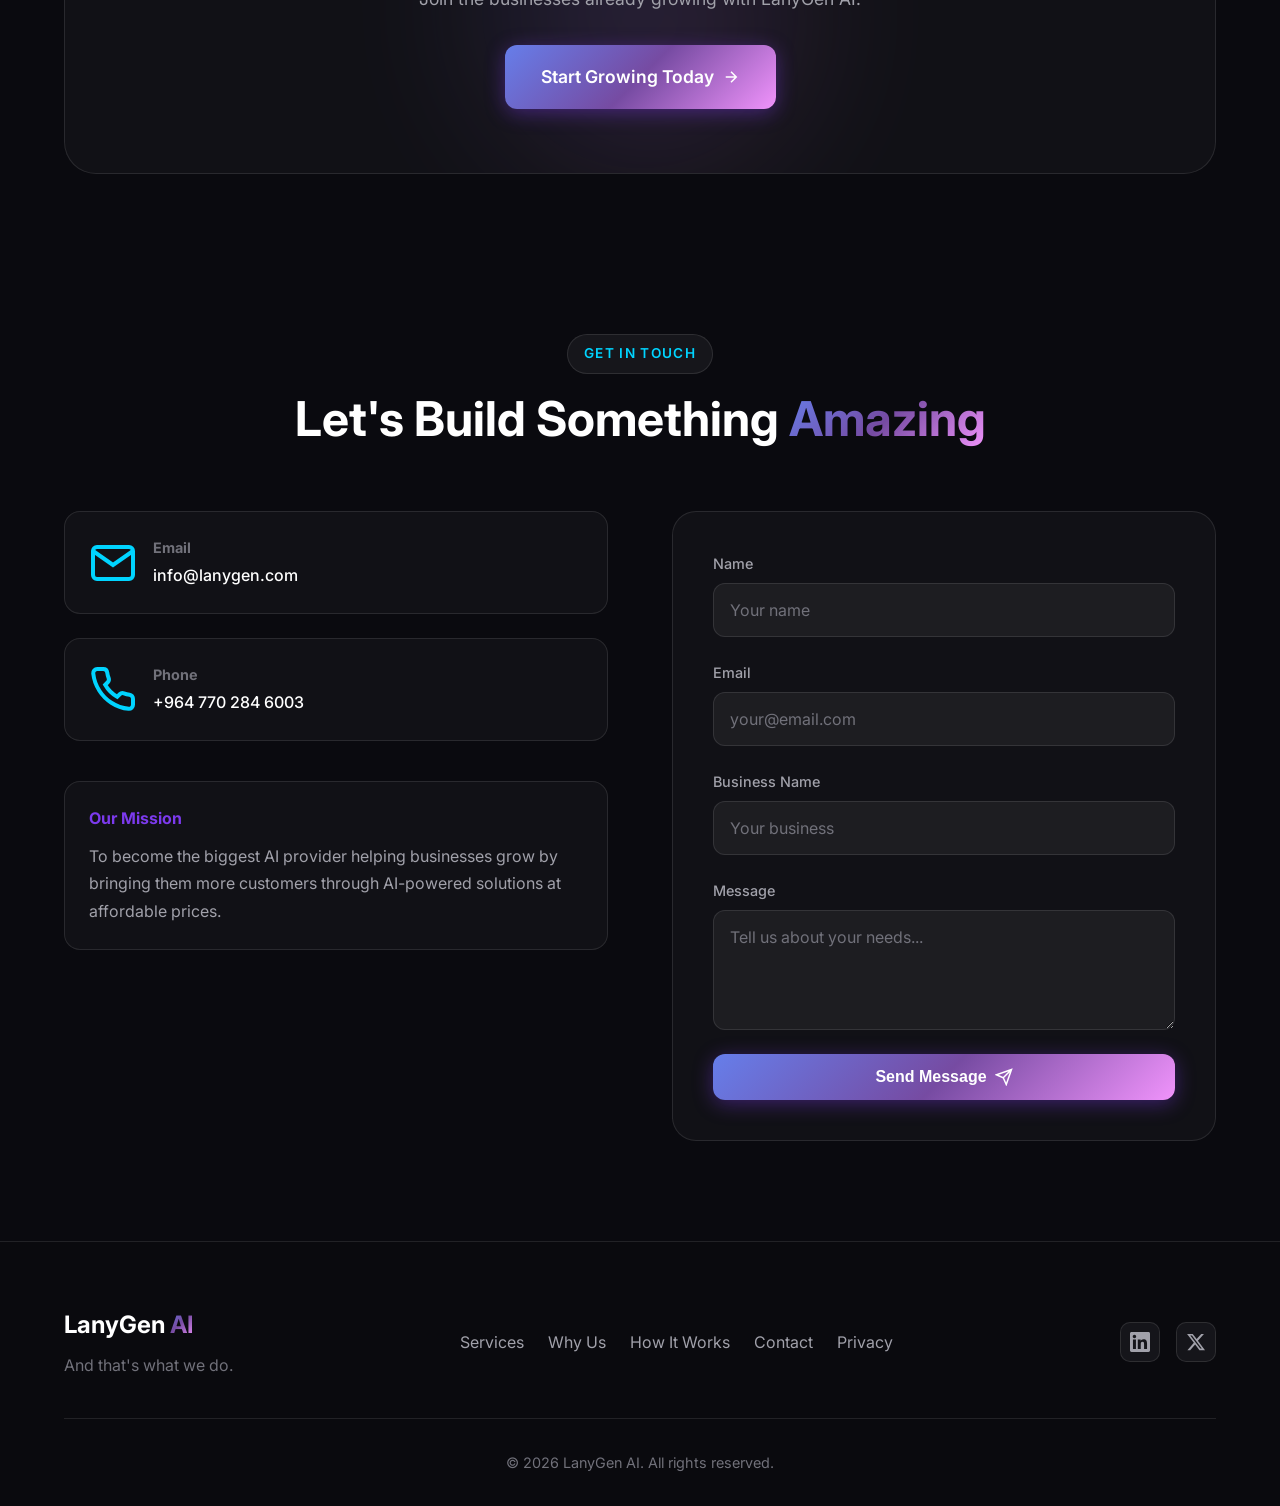
==== commit 746c9531: "Add privacy policy page with footer link" ====
--- a/index.html
+++ b/index.html
@@ -2,7 +2,13 @@
 <html lang="en">
 <head>
     <meta charset="UTF-8">
-    <meta name="viewport" content="width=device-width, initial-scale=1.0">
+    <meta name="viewport" content="width=device-width, initial-scale=1.0, maximum-scale=5.0, user-scalable=yes">
+    <meta name="description" content="LanyGen AI - Websites, AI Ads, and 24/7 AI Call Agents that grow your business automatically.">
+    <meta name="theme-color" content="#0a0a0f">
+    <meta name="mobile-web-app-capable" content="yes">
+    <meta name="apple-mobile-web-app-capable" content="yes">
+    <meta name="apple-mobile-web-app-status-bar-style" content="black-translucent">
+    <meta name="apple-mobile-web-app-title" content="LanyGen AI">
     <title>LanyGen AI - And that's what we do.</title>
     <link rel="preconnect" href="https://fonts.googleapis.com">
     <link rel="preconnect" href="https://fonts.gstatic.com" crossorigin>
@@ -312,6 +318,7 @@
                     <a href="#why-us">Why Us</a>
                     <a href="#how-it-works">How It Works</a>
                     <a href="#contact">Contact</a>
+                    <a href="/privacy">Privacy</a>
                 </div>
                 <div class="footer-social">
                     <a href="#" aria-label="LinkedIn">
--- a/styles.css
+++ b/styles.css
@@ -388,8 +388,8 @@
 
 .hero-logo {
     position: relative;
-    width: 800px;
-    height: 800px;
+    width: clamp(200px, 50vw, 800px);
+    height: clamp(200px, 50vw, 800px);
     object-fit: contain;
     animation: logoFloat 6s ease-in-out infinite;
     filter: drop-shadow(0 0 50px rgba(124, 58, 237, 0.7));
@@ -995,6 +995,15 @@
 }
 
 @media (max-width: 768px) {
+    /* Navbar mobile */
+    .nav-container {
+        padding: 0 16px;
+    }
+
+    .logo-text {
+        font-size: 1.25rem;
+    }
+
     .nav-links {
         display: none;
         position: absolute;
@@ -1003,9 +1012,15 @@
         right: 0;
         background: rgba(10, 10, 15, 0.98);
         flex-direction: column;
-        padding: 24px;
+        padding: 20px 16px;
+        gap: 12px;
+        border-bottom: 1px solid var(--border-color);
         gap: 16px;
-        border-bottom: 1px solid var(--border-color);
+    }
+
+    .nav-links a {
+        padding: 12px 0;
+        font-size: 0.9rem;
     }
 
     .nav-links.active {
@@ -1030,45 +1045,572 @@
 
     .btn-nav {
         display: none;
+    }
+
+    /* Hero section mobile */
+    .hero {
+        padding: 100px 16px 60px;
+        min-height: auto;
+    }
+
+    .hero-logo-container {
+        margin-bottom: 24px;
+    }
+
+    .hero-title {
+        font-size: clamp(1.75rem, 5vw, 3.5rem);
+        margin-bottom: 16px;
+    }
+
+    .hero-subtitle {
+        font-size: clamp(1rem, 1.8vw, 1.2rem);
+        margin-bottom: 32px;
     }
 
     .hero-buttons {
         flex-direction: column;
         align-items: center;
+        gap: 12px;
     }
 
     .hero-buttons .btn {
         width: 100%;
-        max-width: 280px;
+        max-width: 100%;
+        padding: 14px 24px;
+        font-size: 0.95rem;
         justify-content: center;
     }
 
+    .tagline {
+        font-size: 0.95rem;
+    }
+
+    /* Section padding */
+    section {
+        padding: 60px 0;
+    }
+
+    .section-header {
+        margin-bottom: 40px;
+    }
+
+    .section-title {
+        font-size: clamp(1.5rem, 3.5vw, 2.5rem);
+    }
+
+    /* Services and grid layouts */
     .services-grid {
         grid-template-columns: 1fr;
+        gap: 20px;
+    }
+
+    .service-card {
+        padding: 32px 24px;
+    }
+
+    .card-icon {
+        width: 48px;
+        height: 48px;
+        margin-bottom: 16px;
+    }
+
+    .service-card h3 {
+        font-size: 1.25rem;
+    }
+
+    .service-card p {
+        font-size: 0.95rem;
+        margin-bottom: 16px;
     }
 
     .why-grid {
         grid-template-columns: 1fr;
-    }
-
+        gap: 20px;
+    }
+
+    .why-card {
+        padding: 24px 20px;
+    }
+
+    .why-card h3 {
+        font-size: 1.1rem;
+    }
+
+    /* Steps */
     .steps-container {
         flex-direction: column;
         align-items: center;
         gap: 32px;
+        padding: 0 16px;
     }
 
     .step {
         max-width: 100%;
+        width: 100%;
+    }
+
+    .step-number {
+        width: 60px;
+        height: 60px;
+        font-size: 1.5rem;
+        margin-bottom: 18px;
+    }
+
+    .step-content h3 {
+        font-size: 1.15rem;
+    }
+
+    /* CTA */
+    .cta-card {
+        padding: 48px 24px;
+        border-radius: 24px;
+    }
+
+    .cta-card h2 {
+        font-size: clamp(1.5rem, 2.5vw, 2rem);
+        margin-bottom: 10px;
+    }
+
+    .cta-card p {
+        font-size: 1rem;
+        margin-bottom: 24px;
+    }
+
+    /* Contact section */
+    .contact-grid {
+        grid-template-columns: 1fr;
+        gap: 32px;
+        padding: 0 16px;
+    }
+
+    .contact-info {
+        gap: 16px;
+    }
+
+    .contact-card {
+        padding: 20px;
+        gap: 12px;
+    }
+
+    .contact-icon {
+        width: 40px;
+        height: 40px;
+    }
+
+    .contact-card h4 {
+        font-size: 0.85rem;
+    }
+
+    .contact-card a {
+        font-size: 0.95rem;
+    }
+
+    /* Contact Form */
+    .contact-form-container {
+        padding: 32px 24px;
+        border-radius: 20px;
+    }
+
+    .form-group {
+        gap: 6px;
+    }
+
+    .form-group label {
+        font-size: 0.85rem;
+    }
+
+    .form-group input,
+    .form-group textarea {
+        padding: 14px 12px;
+        font-size: 16px; /* Prevents zoom on iOS */
+        border-radius: 10px;
+    }
+
+    .form-group textarea {
+        min-height: 100px;
+    }
+
+    .contact-form {
+        gap: 20px;
+    }
+
+    /* Footer */
+    .footer {
+        padding: 48px 0 24px;
+    }
+
+    .container {
+        padding: 0 16px;
     }
 
     .footer-content {
         flex-direction: column;
         text-align: center;
+        gap: 24px;
+        margin-bottom: 32px;
     }
 
     .footer-links {
-        flex-wrap: wrap;
+        flex-direction: column;
+        gap: 12px;
         justify-content: center;
+    }
+
+    .footer-social {
+        justify-content: center;
+    }
+
+    .footer-logo {
+        font-size: 1.25rem;
+    }
+
+    .footer-social a {
+        width: 36px;
+        height: 36px;
+    }
+
+    .footer-social svg {
+        width: 18px;
+        height: 18px;
+    }
+
+    .footer-bottom {
+        padding-top: 24px;
+    }
+
+    .footer-bottom p {
+        font-size: 0.85rem;
+    }
+}
+
+/* Extra small devices (phones) */
+@media (max-width: 480px) {
+    html {
+        scroll-padding-top: 60px;
+    }
+
+    /* Navbar */
+    .navbar {
+        padding: 12px 0;
+    }
+
+    .navbar.scrolled {
+        padding: 10px 0;
+    }
+
+    .nav-container {
+        padding: 0 12px;
+    }
+
+    .logo-text {
+        font-size: 1.1rem;
+    }
+
+    .mobile-menu-btn {
+        padding: 6px;
+    }
+
+    /* Hero */
+    .hero {
+        padding: 80px 12px 40px;
+    }
+
+    .hero-logo-container {
+        margin-bottom: 20px;
+    }
+
+    .hero-title {
+        font-size: clamp(1.5rem, 5vw, 2.5rem);
+        line-height: 1.2;
+        margin-bottom: 12px;
+    }
+
+    .hero-subtitle {
+        font-size: clamp(0.9rem, 1.5vw, 1rem);
+        margin-bottom: 24px;
+    }
+
+    .hero-buttons {
+        gap: 10px;
+    }
+
+    .hero-buttons .btn {
+        padding: 12px 20px;
+        font-size: 0.9rem;
+        gap: 6px;
+    }
+
+    .btn-icon {
+        width: 16px;
+        height: 16px;
+    }
+
+    .tagline {
+        font-size: 0.85rem;
+    }
+
+    /* Sections */
+    section {
+        padding: 40px 0;
+    }
+
+    .container {
+        padding: 0 12px;
+    }
+
+    .section-header {
+        margin-bottom: 32px;
+    }
+
+    .section-tag {
+        padding: 6px 12px;
+        font-size: 0.75rem;
+    }
+
+    .section-title {
+        font-size: clamp(1.25rem, 3vw, 2rem);
+    }
+
+    /* Service cards */
+    .service-card {
+        padding: 24px 16px;
+        border-radius: 20px;
+    }
+
+    .card-icon {
+        width: 40px;
+        height: 40px;
+        margin-bottom: 12px;
+    }
+
+    .service-card h3 {
+        font-size: 1.1rem;
+        margin-bottom: 10px;
+    }
+
+    .service-card p {
+        font-size: 0.9rem;
+    }
+
+    .service-features li {
+        font-size: 0.85rem;
+        padding: 4px 0;
+    }
+
+    /* Why cards */
+    .why-card {
+        padding: 20px 16px;
+        border-radius: 16px;
+    }
+
+    .why-icon {
+        font-size: 2.5rem;
+        margin-bottom: 12px;
+    }
+
+    .why-card h3 {
+        font-size: 1rem;
+    }
+
+    .why-card p {
+        font-size: 0.9rem;
+    }
+
+    /* Steps */
+    .steps-container {
+        gap: 24px;
+        padding: 0 12px;
+    }
+
+    .step-number {
+        width: 50px;
+        height: 50px;
+        font-size: 1.25rem;
+        margin-bottom: 14px;
+    }
+
+    .step-content h3 {
+        font-size: 1rem;
+    }
+
+    .step-content p {
+        font-size: 0.9rem;
+    }
+
+    /* CTA */
+    .cta-card {
+        padding: 40px 20px;
+        border-radius: 20px;
+        margin: 0 12px;
+    }
+
+    .cta-card h2 {
+        font-size: clamp(1.25rem, 2.2vw, 1.75rem);
+        margin-bottom: 8px;
+    }
+
+    .cta-card p {
+        font-size: 0.95rem;
+        margin-bottom: 20px;
+    }
+
+    /* Contact */
+    .contact-grid {
+        padding: 0 12px;
+        gap: 24px;
+    }
+
+    .contact-card {
+        padding: 16px;
+    }
+
+    .contact-icon {
+        width: 36px;
+        height: 36px;
+    }
+
+    .contact-card h4 {
+        font-size: 0.8rem;
+    }
+
+    .contact-card a {
+        font-size: 0.9rem;
+    }
+
+    .contact-mission {
+        padding: 16px;
+        border-radius: 12px;
+        margin-top: 12px;
+    }
+
+    .contact-mission h4 {
+        font-size: 0.9rem;
+        margin-bottom: 8px;
+    }
+
+    .contact-mission p {
+        font-size: 0.9rem;
+    }
+
+    /* Form */
+    .contact-form-container {
+        padding: 24px 16px;
+        border-radius: 16px;
+    }
+
+    .contact-form {
+        gap: 16px;
+    }
+
+    .form-group {
+        gap: 6px;
+    }
+
+    .form-group label {
+        font-size: 0.8rem;
+    }
+
+    .form-group input,
+    .form-group textarea {
+        padding: 12px 10px;
+        font-size: 16px;
+        border-radius: 8px;
+    }
+
+    .form-group textarea {
+        min-height: 90px;
+    }
+
+    /* Footer */
+    .footer {
+        padding: 40px 0 20px;
+    }
+
+    .footer-content {
+        gap: 16px;
+    }
+
+    .footer-logo {
+        font-size: 1.1rem;
+    }
+
+    .footer-brand p {
+        font-size: 0.85rem;
+    }
+
+    .footer-links {
+        gap: 8px;
+    }
+
+    .footer-links a {
+        font-size: 0.9rem;
+    }
+
+    .footer-social {
+        gap: 10px;
+    }
+
+    .footer-social a {
+        width: 32px;
+        height: 32px;
+        border-radius: 8px;
+    }
+
+    .footer-social svg {
+        width: 16px;
+        height: 16px;
+    }
+
+    .footer-bottom {
+        padding-top: 16px;
+    }
+
+    .footer-bottom p {
+        font-size: 0.8rem;
+    }
+
+    /* Reduce animation intensity on mobile for better performance */
+    .shape {
+        animation-duration: 25s;
+        filter: blur(80px);
+        opacity: 0.3;
+    }
+
+    @keyframes float {
+        0%, 100% {
+            transform: translate(0, 0) rotate(0deg) scale(1);
+        }
+        25% {
+            transform: translate(15px, -15px) rotate(90deg) scale(1.05);
+        }
+        50% {
+            transform: translate(-10px, 10px) rotate(180deg) scale(0.95);
+        }
+        75% {
+            transform: translate(10px, 15px) rotate(270deg) scale(1.02);
+        }
+    }
+}
+
+/* Landscape mode adjustments */
+@media (max-height: 500px) and (orientation: landscape) {
+    .hero {
+        min-height: auto;
+        padding: 60px 16px;
+    }
+
+    .hero-title {
+        font-size: clamp(1.5rem, 4vw, 2.5rem);
+        margin-bottom: 12px;
+    }
+
+    .hero-buttons .btn {
+        padding: 10px 20px;
+        font-size: 0.85rem;
+    }
+
+    section {
+        padding: 40px 0;
     }
 }
 
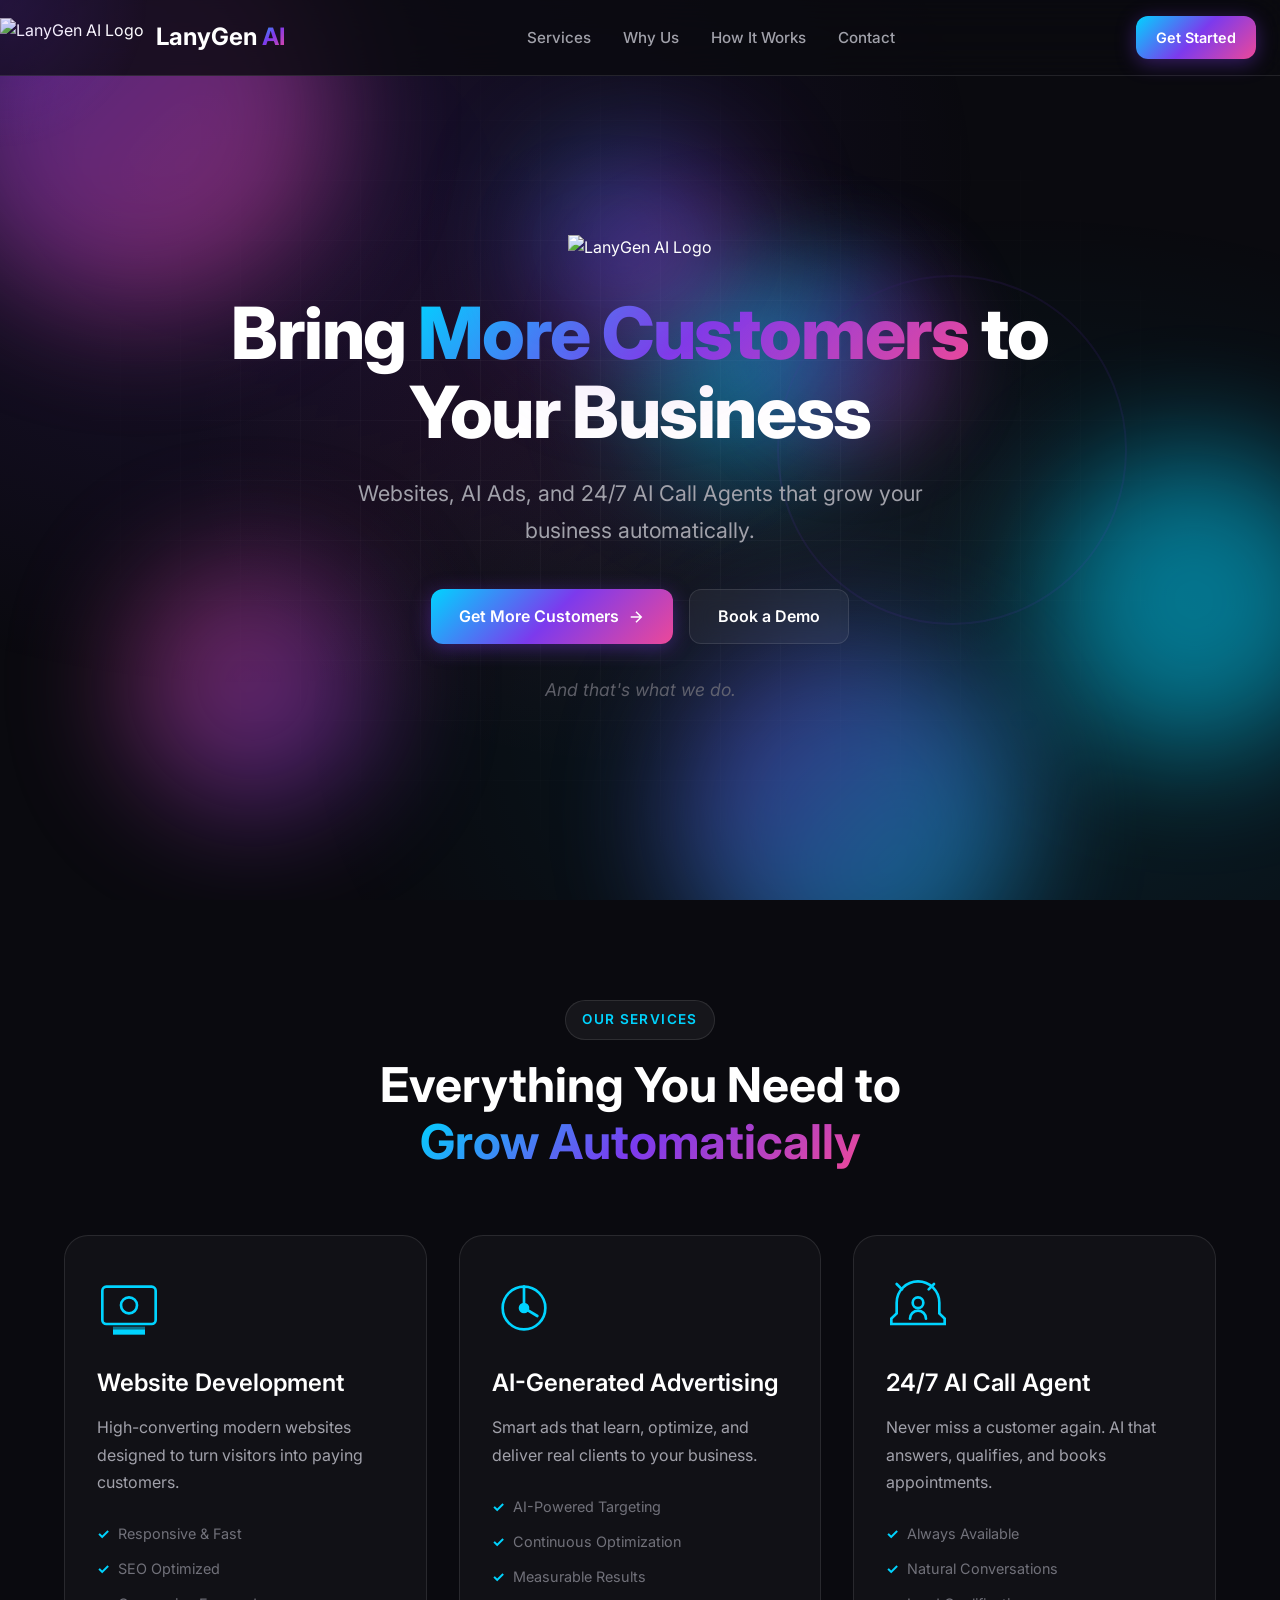
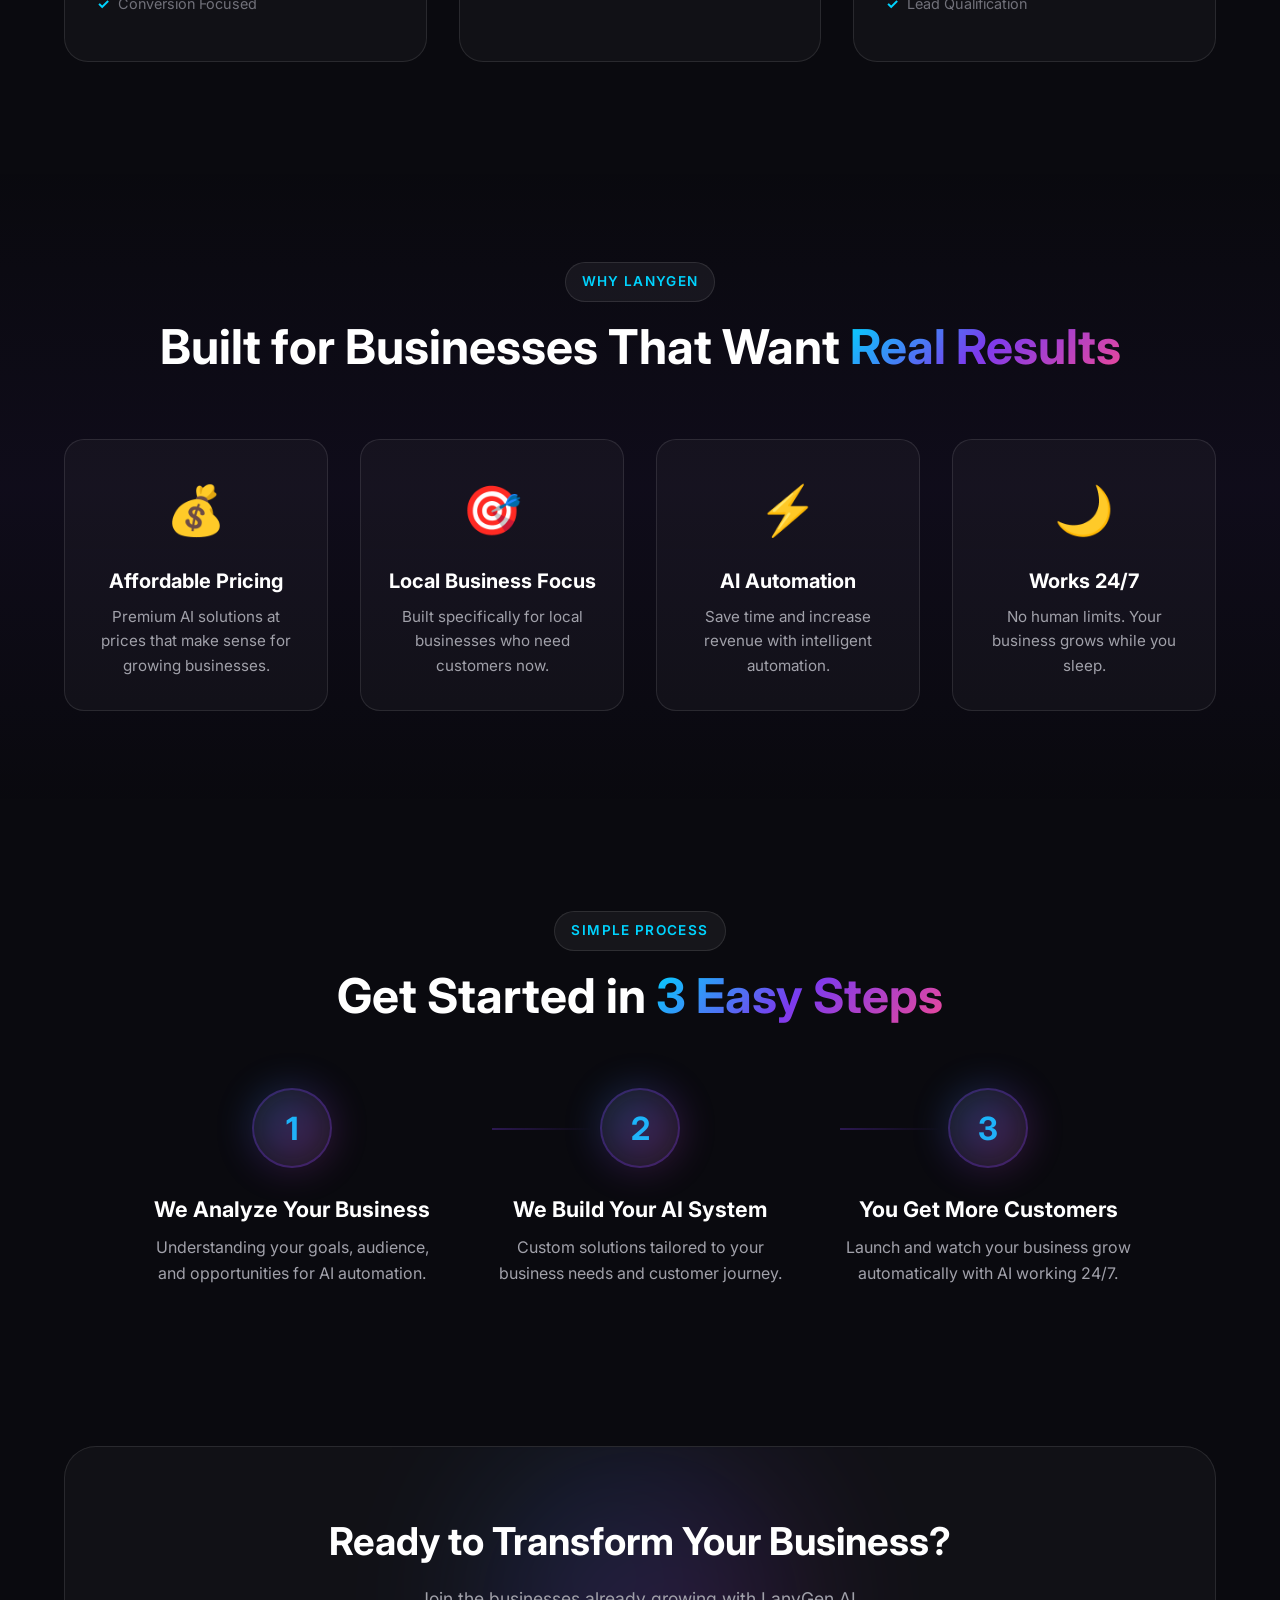
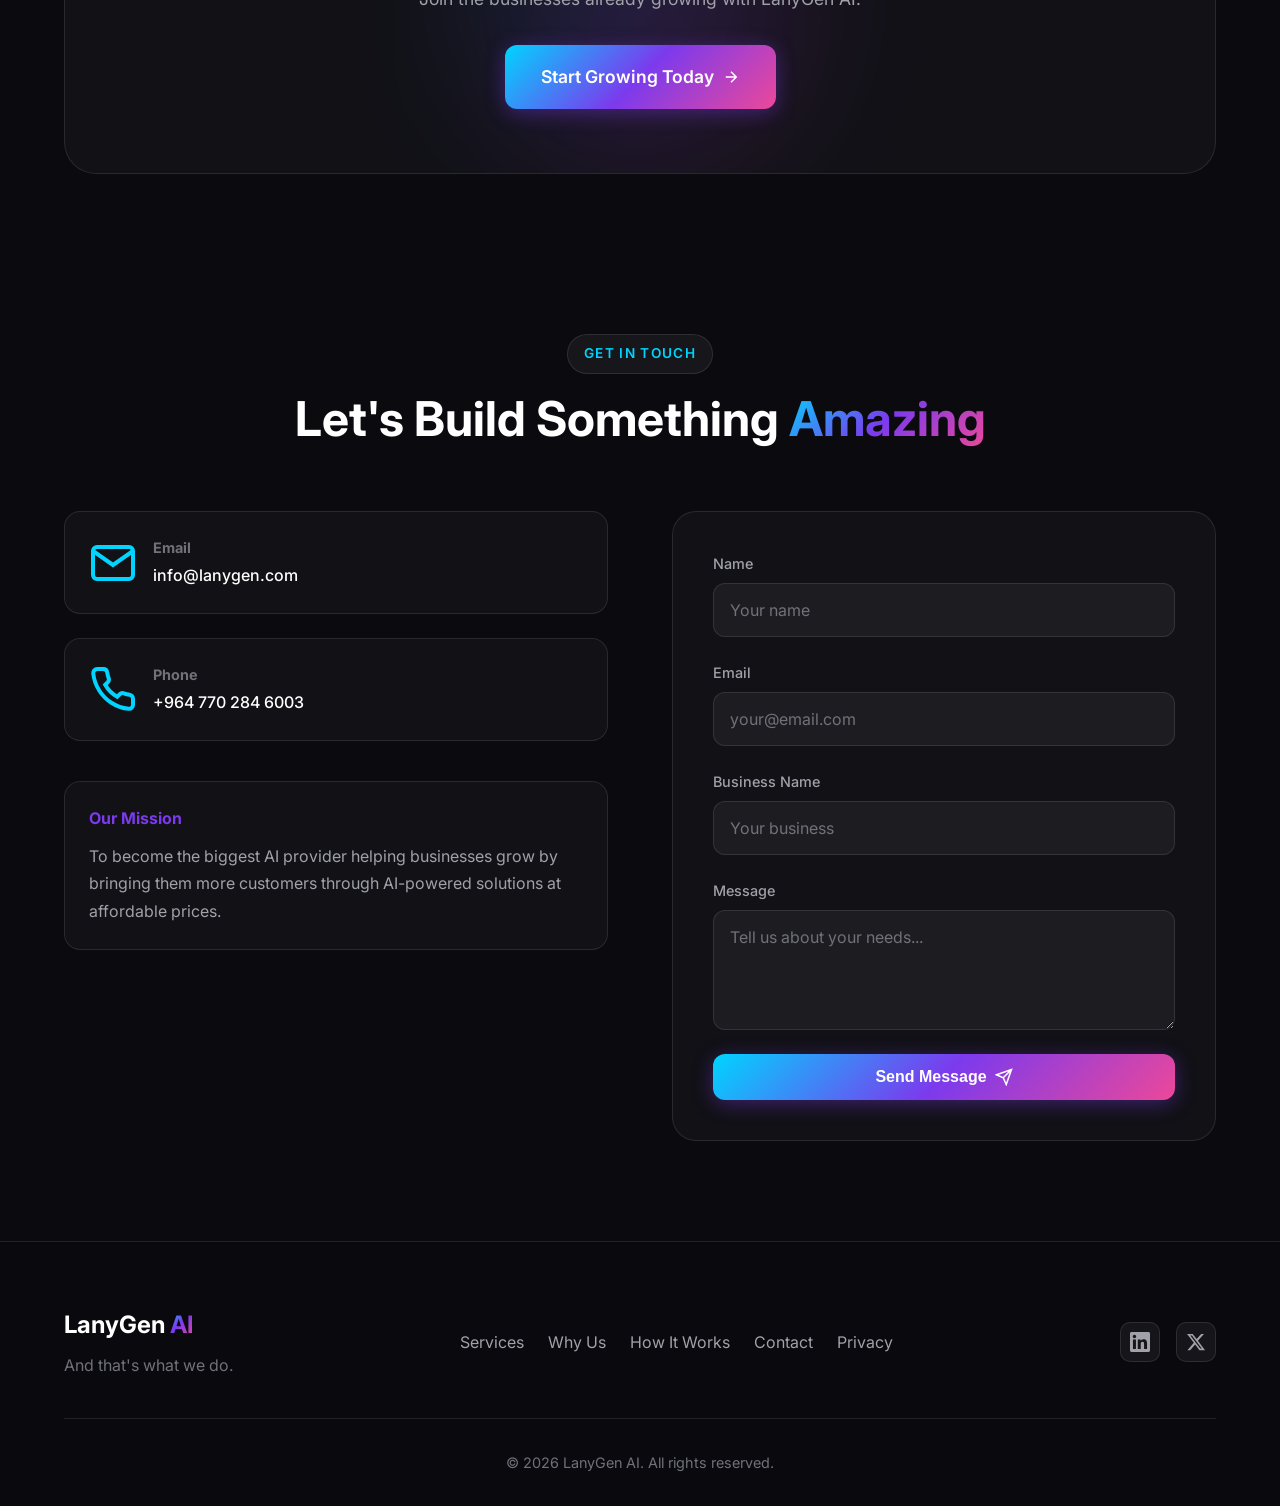
==== commit 394a1dab: "new logo" ====
--- a/index.html
+++ b/index.html
@@ -33,6 +33,7 @@
     <nav class="navbar">
         <div class="nav-container">
             <div class="logo">
+                <img src="logo-trans.png" alt="LanyGen AI Logo" class="nav-logo">
                 <span class="logo-text">LanyGen<span class="gradient-text"> AI</span></span>
             </div>
             <ul class="nav-links">
--- a/styles.css
+++ b/styles.css
@@ -4,11 +4,11 @@
 
 /* CSS Variables */
 :root {
-    --primary-gradient: linear-gradient(135deg, #667eea 0%, #764ba2 50%, #f093fb 100%);
+    --primary-gradient: linear-gradient(135deg, #00d4ff 0%, #7c3aed 50%, #ec4899 100%);
     --neon-blue: #00d4ff;
     --neon-purple: #7c3aed;
     --neon-pink: #ec4899;
-    --neon-green: #10b981;
+    --neon-green: #00d4ff;
     --bg-dark: #0a0a0f;
     --bg-card: rgba(255, 255, 255, 0.03);
     --bg-card-hover: rgba(255, 255, 255, 0.06);
@@ -184,12 +184,24 @@
 }
 
 .nav-container {
-    max-width: 1200px;
-    margin: 0 auto;
-    padding: 0 24px;
+    max-width: none;
+    margin: 0;
+    padding: 0 24px 0 0;
     display: flex;
     align-items: center;
     justify-content: space-between;
+}
+
+.logo {
+    display: flex;
+    align-items: center;
+    gap: 12px;
+}
+
+.navbar .nav-logo {
+    height: 40px;
+    width: auto;
+    object-fit: contain;
 }
 
 .logo-text {
@@ -997,7 +1009,11 @@
 @media (max-width: 768px) {
     /* Navbar mobile */
     .nav-container {
-        padding: 0 16px;
+        padding: 0 16px 0 0;
+    }
+
+    .navbar .nav-logo {
+        height: 31px;
     }
 
     .logo-text {
@@ -1299,7 +1315,7 @@
     }
 
     .nav-container {
-        padding: 0 12px;
+        padding: 0 12px 0 0;
     }
 
     .logo-text {
